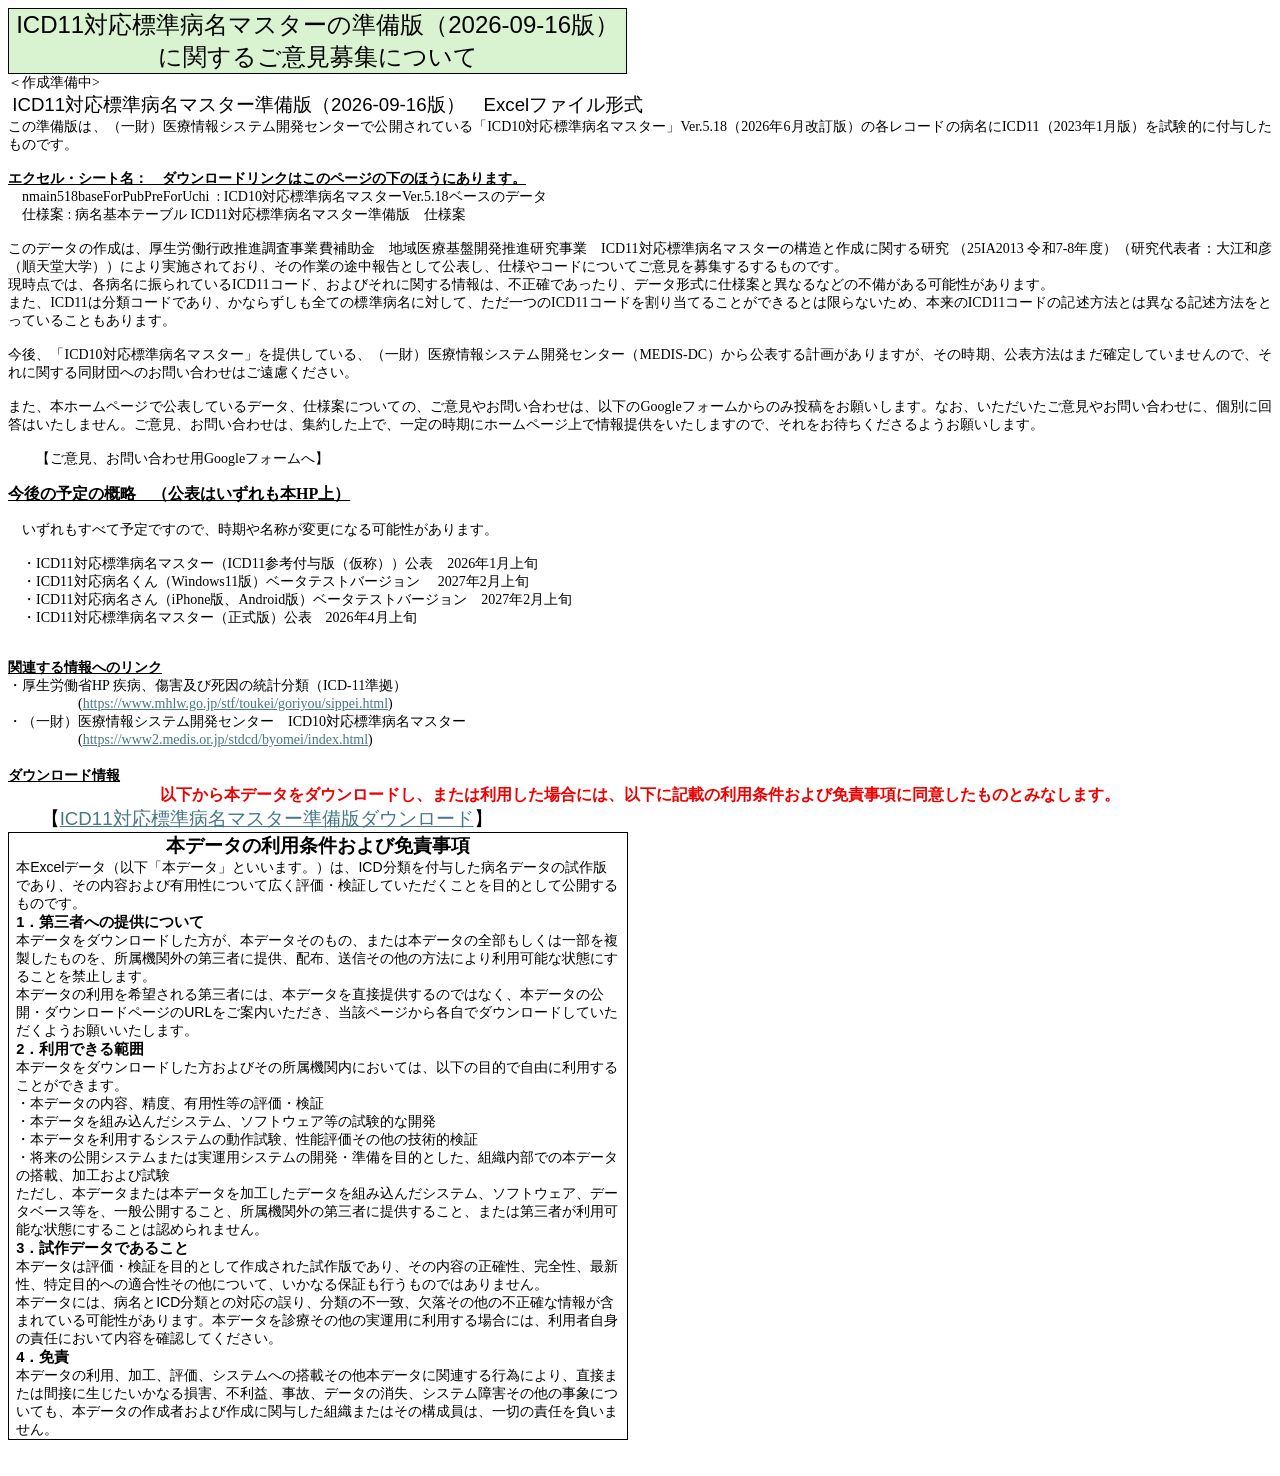
==== docs/index.html @ 72077ec7 "v4" ====
<html>

<head>
<meta http-equiv=Content-Type content="text/html; charset=utf-8">
<meta name=Generator content="Microsoft Word 15 (filtered)">
<style>
<!--
 /* Font Definitions */
 @font-face
	{font-family:"Cambria Math";
	panose-1:2 4 5 3 5 4 6 3 2 4;}
@font-face
	{font-family:游明朝;
	panose-1:2 2 4 0 0 0 0 0 0 0;}
@font-face
	{font-family:"ＭＳ Ｐゴシック";
	panose-1:2 11 6 0 7 2 5 8 2 4;}
@font-face
	{font-family:"\@ＭＳ Ｐゴシック";}
@font-face
	{font-family:"\@游明朝";}
 /* Style Definitions */
 p.MsoNormal, li.MsoNormal, div.MsoNormal
	{margin:0mm;
	text-align:justify;
	text-justify:inter-ideograph;
	font-size:10.5pt;
	font-family:"游明朝",serif;}
a:link, span.MsoHyperlink
	{color:#467886;
	text-decoration:underline;}
.MsoChpDefault
	{font-family:"游明朝",serif;}
 /* Page Definitions */
 @page WordSection1
	{size:595.3pt 841.9pt;
	margin:99.25pt 30.0mm 30.0mm 20.0mm;
	layout-grid:18.0pt;}
div.WordSection1
	{page:WordSection1;}
-->
</style>

</head>

<body lang=JA link="#467886" vlink="#96607D" style='word-wrap:break-word;
text-justify-trim:punctuation'>

<div class=WordSection1 style='layout-grid:18.0pt'>

<table class=MsoTableGrid border=1 cellspacing=0 cellpadding=0
 style='background:#D9F2D0;border-collapse:collapse;border:none'>
 <tr>
  <td valign=top style='border:solid windowtext 1.0pt;padding:0mm 5.4pt 0mm 5.4pt'>
  <p class=MsoNormal align=center style='text-align:center'><span lang=EN-US
  style='font-size:18.0pt;font-family:"ＭＳ Ｐゴシック",sans-serif;color:black'>ICD11</span><span
  style='font-size:18.0pt;font-family:"ＭＳ Ｐゴシック",sans-serif;color:black'>対応標準病名マスターの準備版（<span
  lang=EN-US>2026-09-16</span>版）</span></p>
  <p class=MsoNormal align=center style='text-align:center'><span
  style='font-size:18.0pt;font-family:"ＭＳ Ｐゴシック",sans-serif;color:black'>に関するご意見募集について</span></p>
  </td>
 </tr>
</table>

<p class=MsoNormal>＜作成準備中<span lang=EN-US>&gt;</span></p>

<p class=MsoNormal style='margin-left:-10.0mm'>　　　<span lang=EN-US
style='font-size:14.0pt;font-family:"ＭＳ Ｐゴシック",sans-serif'>ICD11</span><span
style='font-size:14.0pt;font-family:"ＭＳ Ｐゴシック",sans-serif'>対応標準病名マスター準備版（<span
lang=EN-US>2026-09-16</span>版）　<span lang=EN-US>Excel</span>ファイル形式</span></p>

<p class=MsoNormal>この準備版は、（一財）医療情報システム開発センターで公開されている「<span lang=EN-US>ICD10</span>対応標準病名マスター」<span
lang=EN-US>Ver.5.18</span>（<span lang=EN-US>2026</span>年<span lang=EN-US>6</span>月改訂版）の各レコードの病名に<span
lang=EN-US>ICD11</span>（<span lang=EN-US>2023</span>年<span lang=EN-US>1</span>月版）を試験的に付与したものです。</p>

<p class=MsoNormal><span lang=EN-US>&nbsp;</span></p>

<p class=MsoNormal><b><u>エクセル・シート名：　ダウンロードリンクはこのページの下のほうにあります。</u></b></p>

<p class=MsoNormal>　<span lang=EN-US>nmain518baseForPubPreForUchi  : ICD10</span>対応標準病名マスター<span
lang=EN-US>Ver.5.18</span>ベースのデータ</p>

<p class=MsoNormal>　仕様案<span lang=EN-US> : </span>病名基本テーブル<span lang=EN-US>
ICD11</span>対応標準病名マスター準備版　仕様案</p>

<p class=MsoNormal><span lang=EN-US>&nbsp;</span></p>

<p class=MsoNormal>このデータの作成は、厚生労働行政推進調査事業費補助金　地域医療基盤開発推進研究事業　<span lang=EN-US>ICD11</span>対応標準病名マスターの構造と作成に関する研究
（<span lang=EN-US>25IA2013 </span>令和<span lang=EN-US>7-8</span>年度）（研究代表者：大江和彦（順天堂大学））により実施されており、その作業の途中報告として公表し、仕様やコードについてご意見を募集するするものです。</p>

<p class=MsoNormal>現時点では、各病名に振られている<span lang=EN-US>ICD11</span>コード、およびそれに関する情報は、不正確であったり、データ形式に仕様案と異なるなどの不備がある可能性があります。</p>

<p class=MsoNormal>また、<span lang=EN-US>ICD11</span>は分類コードであり、かならずしも全ての標準病名に対して、ただ一つの<span
lang=EN-US>ICD11</span>コードを割り当てることができるとは限らないため、本来の<span lang=EN-US>ICD11</span>コードの記述方法とは異なる記述方法をとっていることもあります。</p>

<p class=MsoNormal><span lang=EN-US>&nbsp;</span></p>

<p class=MsoNormal>今後、「<span lang=EN-US>ICD10</span>対応標準病名マスター」を提供している、（一財）医療情報システム開発センター（<span
lang=EN-US>MEDIS-DC</span>）から公表する計画がありますが、その時期、公表方法はまだ確定していませんので、それに関する同財団へのお問い合わせはご遠慮ください。</p>

<p class=MsoNormal><span lang=EN-US>&nbsp;</span></p>

<p class=MsoNormal>また、本ホームページで公表しているデータ、仕様案についての、ご意見やお問い合わせは、以下の<span
lang=EN-US>Google</span>フォームからのみ投稿をお願いします。なお、いただいたご意見やお問い合わせに、個別に回答はいたしません。ご意見、お問い合わせは、集約した上で、一定の時期にホームページ上で情報提供をいたしますので、それをお待ちくださるようお願いします。</p>

<p class=MsoNormal><span lang=EN-US>&nbsp;</span></p>

<p class=MsoNormal>　　【ご意見、お問い合わせ用<span lang=EN-US>Google</span>フォームへ】</p>

<p class=MsoNormal><span lang=EN-US>&nbsp;</span></p>

<p class=MsoNormal><b><u><span style='font-size:12.0pt'>今後の予定の概略　（公表はいずれも本<span
lang=EN-US>HP</span>上）</span></u></b></p>

<p class=MsoNormal><span lang=EN-US>&nbsp;</span></p>

<p class=MsoNormal>　いずれもすべて予定ですので、時期や名称が変更になる可能性があります。</p>

<p class=MsoNormal><span lang=EN-US>&nbsp;</span></p>

<p class=MsoNormal>　・<span lang=EN-US>ICD11</span>対応標準病名マスター（<span lang=EN-US>ICD11</span>参考付与版（仮称））公表　<span
lang=EN-US>2026</span>年<span lang=EN-US>1</span>月上旬</p>

<p class=MsoNormal>　・<span lang=EN-US>ICD11</span>対応病名くん（<span lang=EN-US>Windows11</span>版）ベータテストバージョン　<span
lang=EN-US> 2027</span>年<span lang=EN-US>2</span>月上旬</p>

<p class=MsoNormal>　・<span lang=EN-US>ICD11</span>対応病名さん（<span lang=EN-US>iPhone</span>版、<span
lang=EN-US>Android</span>版）ベータテストバージョン　<span lang=EN-US>2027</span>年<span
lang=EN-US>2</span>月上旬</p>

<p class=MsoNormal>　・<span lang=EN-US>ICD11</span>対応標準病名マスター（正式版）公表　<span
lang=EN-US>2026</span>年<span lang=EN-US>4</span>月上旬</p>

<p class=MsoNormal><span lang=EN-US>&nbsp;</span></p>

<p class=MsoNormal><span lang=EN-US>&nbsp;</span></p>

<p class=MsoNormal><b><u>関連する情報へのリンク</u></b></p>

<p class=MsoNormal>・厚生労働省<span lang=EN-US>HP </span>疾病、傷害及び死因の統計分類（<span
lang=EN-US>ICD-11</span>準拠）</p>

<p class=MsoNormal>　　　　　<span lang=EN-US>(<a
href="https://www.mhlw.go.jp/stf/toukei/goriyou/sippei.html">https://www.mhlw.go.jp/stf/toukei/goriyou/sippei.html</a>)</span></p>

<p class=MsoNormal>・（一財）医療情報システム開発センター　<span lang=EN-US>ICD10</span>対応標準病名マスター<span
lang=EN-US><br>
</span>　　　　　<span lang=EN-US>(<a
href="https://www2.medis.or.jp/stdcd/byomei/index.html">https://www2.medis.or.jp/stdcd/byomei/index.html</a>)</span></p>

<p class=MsoNormal align=center style='text-align:center'><b><span lang=EN-US
style='font-size:12.0pt;font-family:"ＭＳ Ｐゴシック",sans-serif;color:#EE0000'>&nbsp;</span></b></p>

<p class=MsoNormal><b><u>ダウンロード情報</u></b></p>

<p class=MsoNormal align=center style='text-align:center'><b><span
style='font-size:12.0pt;font-family:"ＭＳ Ｐゴシック",sans-serif;color:#EE0000'>以下から本データをダウンロードし、または利用した場合には、以下に記載の利用条件および免責事項に同意したものとみなします。</span></b></p>

<p class=MsoNormal><span lang=EN-US style='font-size:14.0pt'>       </span><span
style='font-size:14.0pt'>【</span><span lang=EN-US><a
href="https://icd11pub.byomei.org/download/icd11StdByomeiMaster-PubCom20260916R1.xlsx"><span
style='font-size:14.0pt;font-family:"ＭＳ Ｐゴシック",sans-serif'>ICD11</span><span
lang=EN-US style='font-size:14.0pt;font-family:"ＭＳ Ｐゴシック",sans-serif'><span
lang=EN-US>対応標準病名マスター準備版ダウンロード</span></span></a></span><span style='font-size:
14.0pt'>】</span></p>

<table class=MsoTableGrid border=1 cellspacing=0 cellpadding=0
 style='border-collapse:collapse;border:none'>
 <tr>
  <td width=604 valign=top style='width:453.05pt;border:solid windowtext 1.0pt;
  padding:0mm 5.4pt 0mm 5.4pt'>
  <p class=MsoNormal align=center style='text-align:center'><b><span
  style='font-size:14.0pt;font-family:"ＭＳ Ｐゴシック",sans-serif'>本データの利用条件および免責事項</span></b></p>
  <p class=MsoNormal align=left style='text-align:left'><span style='font-family:
  "ＭＳ Ｐゴシック",sans-serif'>本<span lang=EN-US>Excel</span>データ（以下「本データ」といいます。）は、<span
  lang=EN-US>ICD</span>分類を付与した病名データの試作版であり、その内容および有用性について広く評価・検証していただくことを目的として公開するものです。</span></p>
  <p class=MsoNormal align=left style='text-align:left'><b><span lang=EN-US
  style='font-size:11.0pt;font-family:"ＭＳ Ｐゴシック",sans-serif'>1</span></b><b><span
  style='font-size:11.0pt;font-family:"ＭＳ Ｐゴシック",sans-serif'>．第三者への提供について</span></b></p>
  <p class=MsoNormal align=left style='text-align:left'><span style='font-family:
  "ＭＳ Ｐゴシック",sans-serif'>本データをダウンロードした方が、本データそのもの、または本データの全部もしくは一部を複製したものを、所属機関外の第三者に提供、配布、送信その他の方法により利用可能な状態にすることを禁止します。</span></p>
  <p class=MsoNormal align=left style='text-align:left'><span style='font-family:
  "ＭＳ Ｐゴシック",sans-serif'>本データの利用を希望される第三者には、本データを直接提供するのではなく、本データの公開・ダウンロードページの<span
  lang=EN-US>URL</span>をご案内いただき、当該ページから各自でダウンロードしていただくようお願いいたします。</span></p>
  <p class=MsoNormal align=left style='text-align:left'><b><span lang=EN-US
  style='font-size:11.0pt;font-family:"ＭＳ Ｐゴシック",sans-serif'>2</span></b><b><span
  style='font-size:11.0pt;font-family:"ＭＳ Ｐゴシック",sans-serif'>．利用できる範囲</span></b></p>
  <p class=MsoNormal align=left style='text-align:left'><span style='font-family:
  "ＭＳ Ｐゴシック",sans-serif'>本データをダウンロードした方およびその所属機関内においては、以下の目的で自由に利用することができます。</span></p>
  <p class=MsoNormal align=left style='text-align:left'><span style='font-family:
  "ＭＳ Ｐゴシック",sans-serif'>・本データの内容、精度、有用性等の評価・検証<span lang=EN-US><br>
  </span>・本データを組み込んだシステム、ソフトウェア等の試験的な開発<span lang=EN-US><br>
  </span>・本データを利用するシステムの動作試験、性能評価その他の技術的検証<span lang=EN-US><br>
  </span>・将来の公開システムまたは実運用システムの開発・準備を目的とした、組織内部での本データの搭載、加工および試験</span></p>
  <p class=MsoNormal align=left style='text-align:left'><span style='font-family:
  "ＭＳ Ｐゴシック",sans-serif'>ただし、本データまたは本データを加工したデータを組み込んだシステム、ソフトウェア、データベース等を、一般公開すること、所属機関外の第三者に提供すること、または第三者が利用可能な状態にすることは認められません。</span></p>
  <p class=MsoNormal align=left style='text-align:left'><b><span lang=EN-US
  style='font-size:11.0pt;font-family:"ＭＳ Ｐゴシック",sans-serif'>3</span></b><b><span
  style='font-size:11.0pt;font-family:"ＭＳ Ｐゴシック",sans-serif'>．試作データであること</span></b></p>
  <p class=MsoNormal align=left style='text-align:left'><span style='font-family:
  "ＭＳ Ｐゴシック",sans-serif'>本データは評価・検証を目的として作成された試作版であり、その内容の正確性、完全性、最新性、特定目的への適合性その他について、いかなる保証も行うものではありません。</span></p>
  <p class=MsoNormal align=left style='text-align:left'><span style='font-family:
  "ＭＳ Ｐゴシック",sans-serif'>本データには、病名と<span lang=EN-US>ICD</span>分類との対応の誤り、分類の不一致、欠落その他の不正確な情報が含まれている可能性があります。本データを診療その他の実運用に利用する場合には、利用者自身の責任において内容を確認してください。</span></p>
  <p class=MsoNormal align=left style='text-align:left'><b><span lang=EN-US
  style='font-size:11.0pt;font-family:"ＭＳ Ｐゴシック",sans-serif'>4</span></b><b><span
  style='font-size:11.0pt;font-family:"ＭＳ Ｐゴシック",sans-serif'>．免責</span></b></p>
  <p class=MsoNormal align=left style='text-align:left'><span style='font-family:
  "ＭＳ Ｐゴシック",sans-serif'>本データの利用、加工、評価、システムへの搭載その他本データに関連する行為により、直接または間接に生じたいかなる損害、不利益、事故、データの消失、システム障害その他の事象についても、本データの作成者および作成に関与した組織またはその構成員は、一切の責任を負いません。</span></p>
  </td>
 </tr>
</table>

<p class=MsoNormal align=left style='text-align:left'><b><span lang=EN-US
style='font-size:18.0pt;font-family:"ＭＳ Ｐゴシック",sans-serif'>&nbsp;</span></b></p>

</div>

</body>

</html>
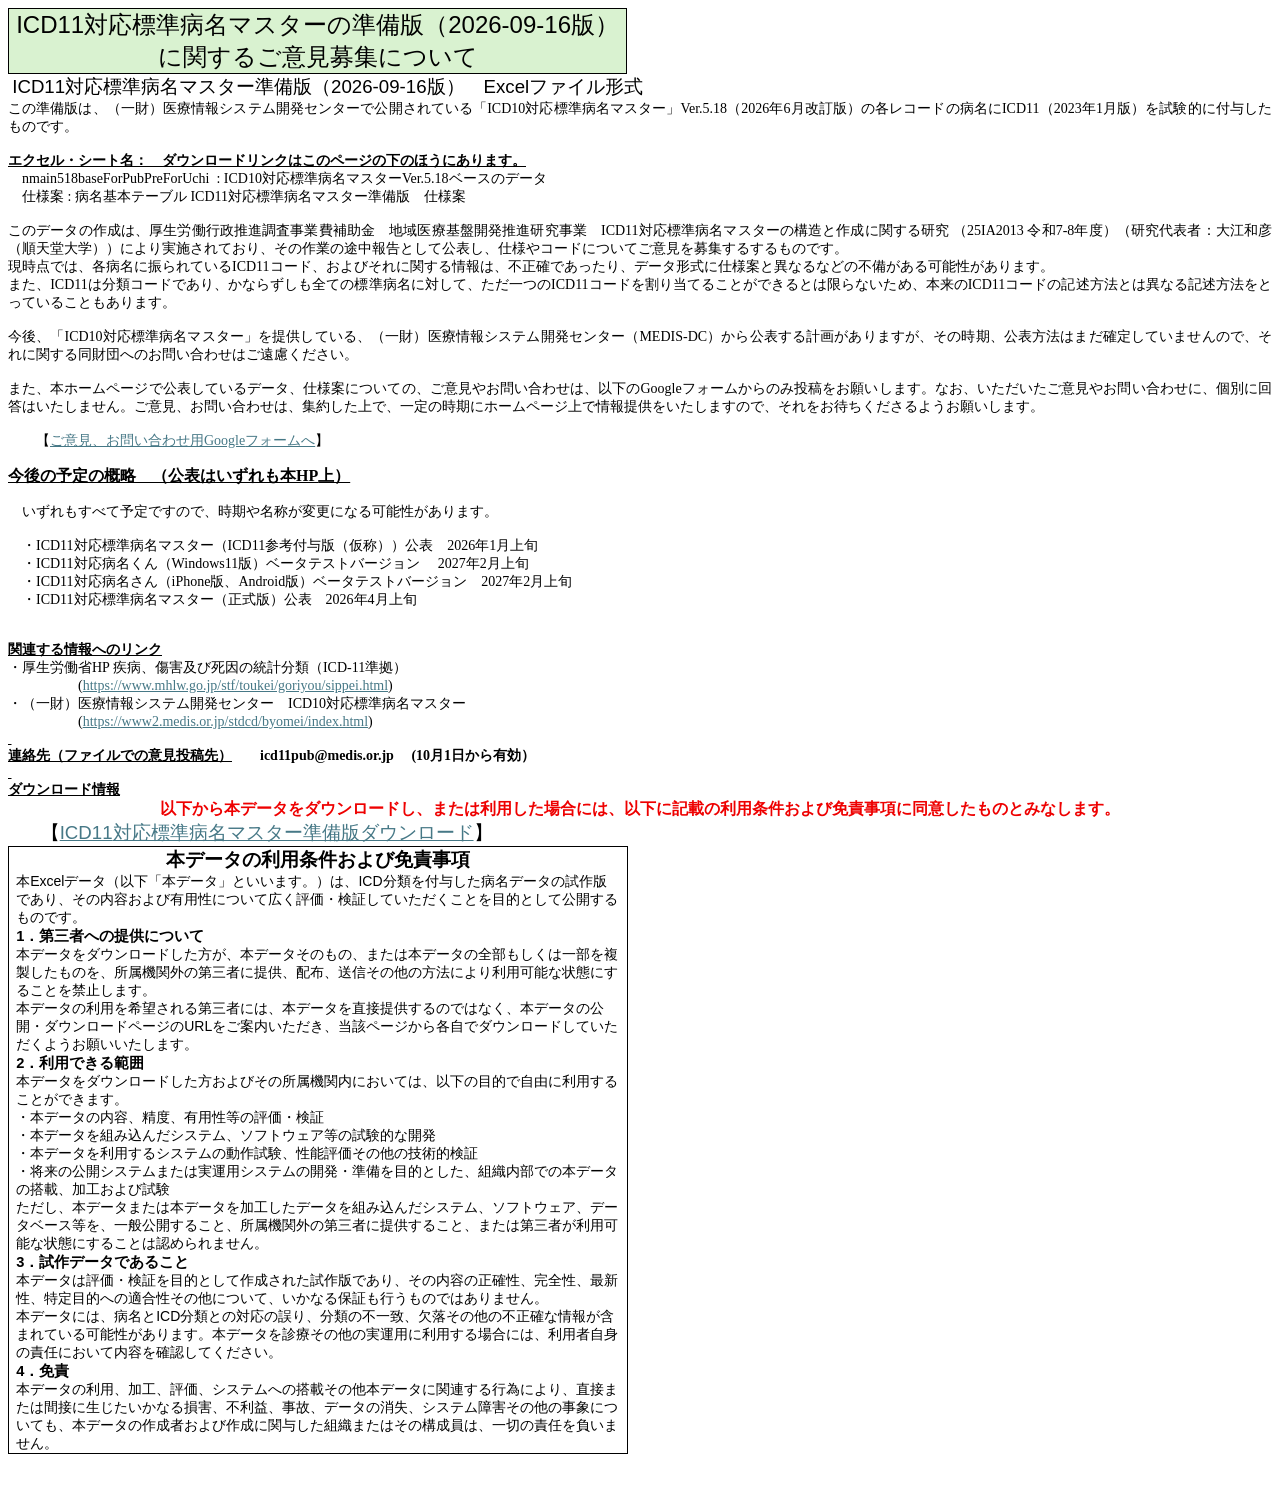
==== commit 2531137f: "V5" ====
--- a/docs/index.html
+++ b/docs/index.html
@@ -62,8 +62,6 @@
  </tr>
 </table>
 
-<p class=MsoNormal>＜作成準備中<span lang=EN-US>&gt;</span></p>
-
 <p class=MsoNormal style='margin-left:-10.0mm'>　　　<span lang=EN-US
 style='font-size:14.0pt;font-family:"ＭＳ Ｐゴシック",sans-serif'>ICD11</span><span
 style='font-size:14.0pt;font-family:"ＭＳ Ｐゴシック",sans-serif'>対応標準病名マスター準備版（<span
@@ -105,7 +103,9 @@
 
 <p class=MsoNormal><span lang=EN-US>&nbsp;</span></p>
 
-<p class=MsoNormal>　　【ご意見、お問い合わせ用<span lang=EN-US>Google</span>フォームへ】</p>
+<p class=MsoNormal>　　【<span lang=EN-US><a
+href="https://forms.gle/wGMeQ1mx9dN5toFU8"><span lang=EN-US><span lang=EN-US>ご意見、お問い合わせ用Google</span></span><span
+lang=EN-US><span lang=EN-US>フォームへ</span></span></a></span>】</p>
 
 <p class=MsoNormal><span lang=EN-US>&nbsp;</span></p>
 
@@ -148,8 +148,12 @@
 </span>　　　　　<span lang=EN-US>(<a
 href="https://www2.medis.or.jp/stdcd/byomei/index.html">https://www2.medis.or.jp/stdcd/byomei/index.html</a>)</span></p>
 
-<p class=MsoNormal align=center style='text-align:center'><b><span lang=EN-US
-style='font-size:12.0pt;font-family:"ＭＳ Ｐゴシック",sans-serif;color:#EE0000'>&nbsp;</span></b></p>
+<p class=MsoNormal><b><u><span lang=EN-US><span style='text-decoration:none'>&nbsp;</span></span></u></b></p>
+
+<p class=MsoNormal><b><u>連絡先（ファイルでの意見投稿先）</u>　　<span lang=EN-US>icd11pub@medis.or.jp
+</span>　<span lang=EN-US>(10</span>月<span lang=EN-US>1</span>日から有効）</b></p>
+
+<p class=MsoNormal><b><u><span lang=EN-US><span style='text-decoration:none'>&nbsp;</span></span></u></b></p>
 
 <p class=MsoNormal><b><u>ダウンロード情報</u></b></p>
 
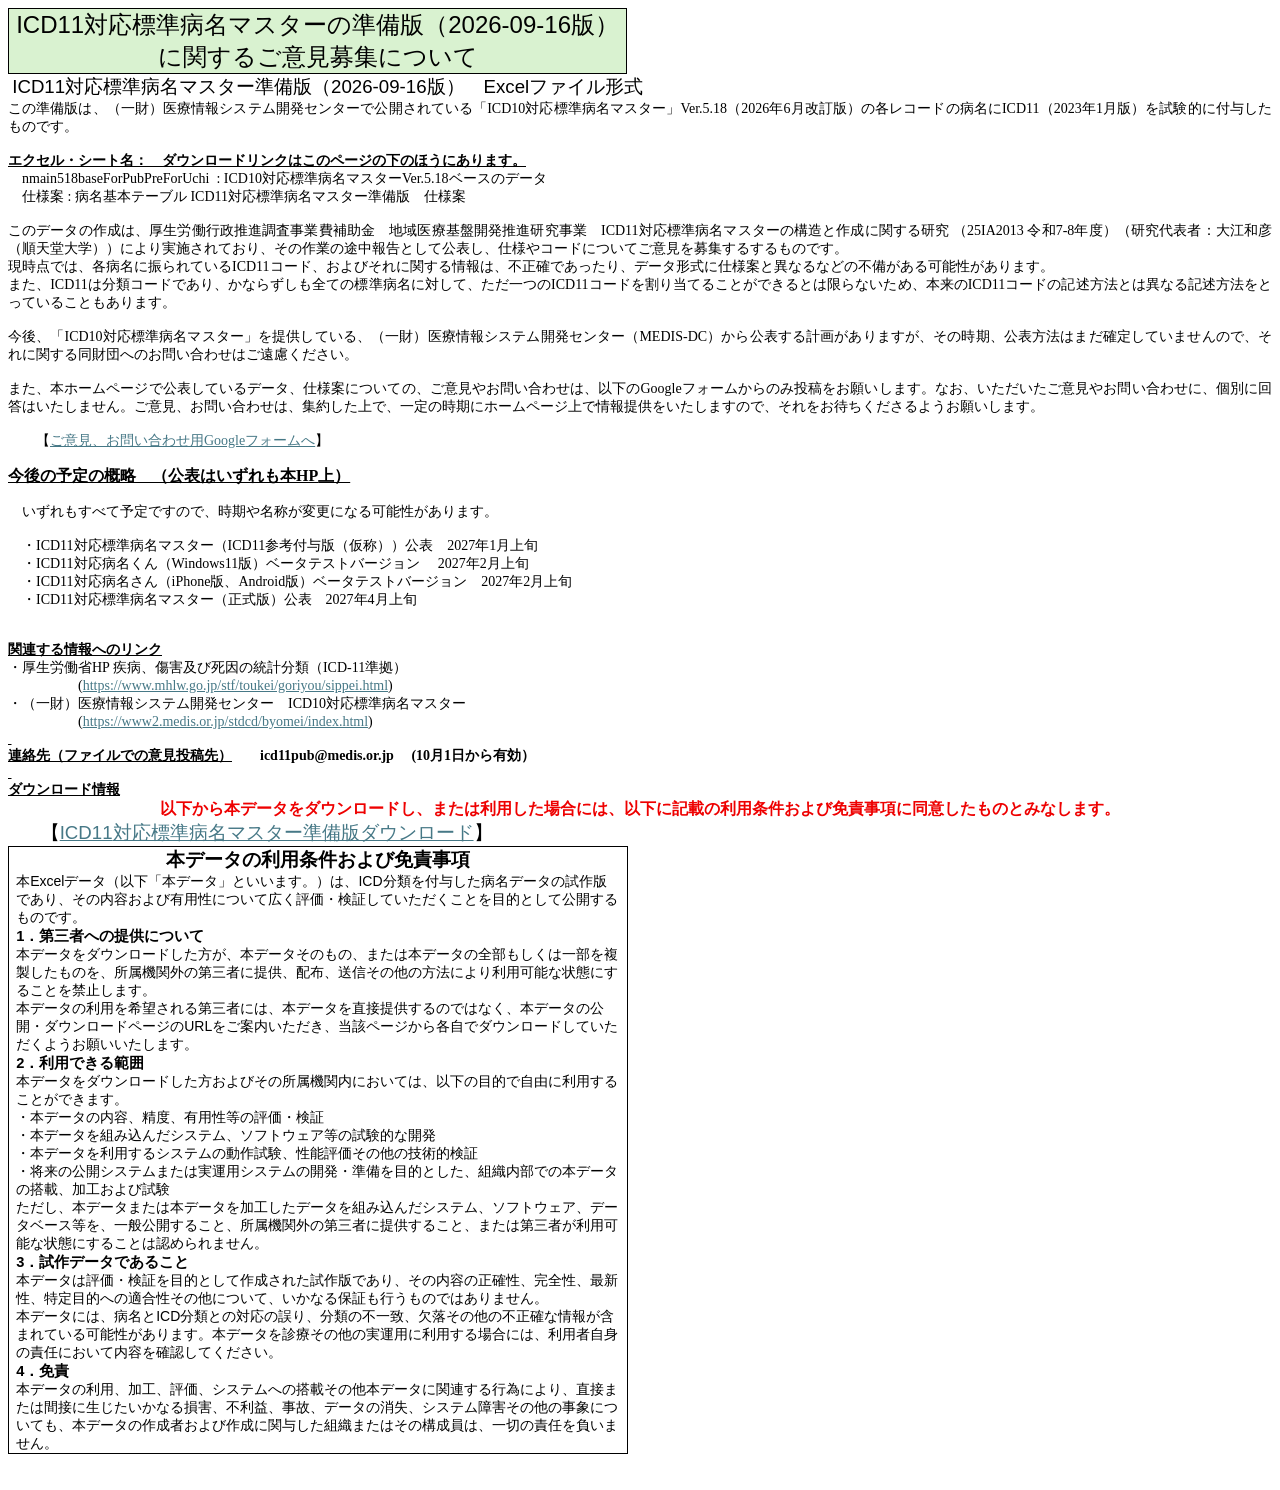
==== commit 964c50d6: "Update index.html" ====
--- a/docs/index.html
+++ b/docs/index.html
@@ -119,7 +119,7 @@
 <p class=MsoNormal><span lang=EN-US>&nbsp;</span></p>
 
 <p class=MsoNormal>　・<span lang=EN-US>ICD11</span>対応標準病名マスター（<span lang=EN-US>ICD11</span>参考付与版（仮称））公表　<span
-lang=EN-US>2026</span>年<span lang=EN-US>1</span>月上旬</p>
+lang=EN-US>2027</span>年<span lang=EN-US>1</span>月上旬</p>
 
 <p class=MsoNormal>　・<span lang=EN-US>ICD11</span>対応病名くん（<span lang=EN-US>Windows11</span>版）ベータテストバージョン　<span
 lang=EN-US> 2027</span>年<span lang=EN-US>2</span>月上旬</p>
@@ -129,7 +129,7 @@
 lang=EN-US>2</span>月上旬</p>
 
 <p class=MsoNormal>　・<span lang=EN-US>ICD11</span>対応標準病名マスター（正式版）公表　<span
-lang=EN-US>2026</span>年<span lang=EN-US>4</span>月上旬</p>
+lang=EN-US>2027</span>年<span lang=EN-US>4</span>月上旬</p>
 
 <p class=MsoNormal><span lang=EN-US>&nbsp;</span></p>
 
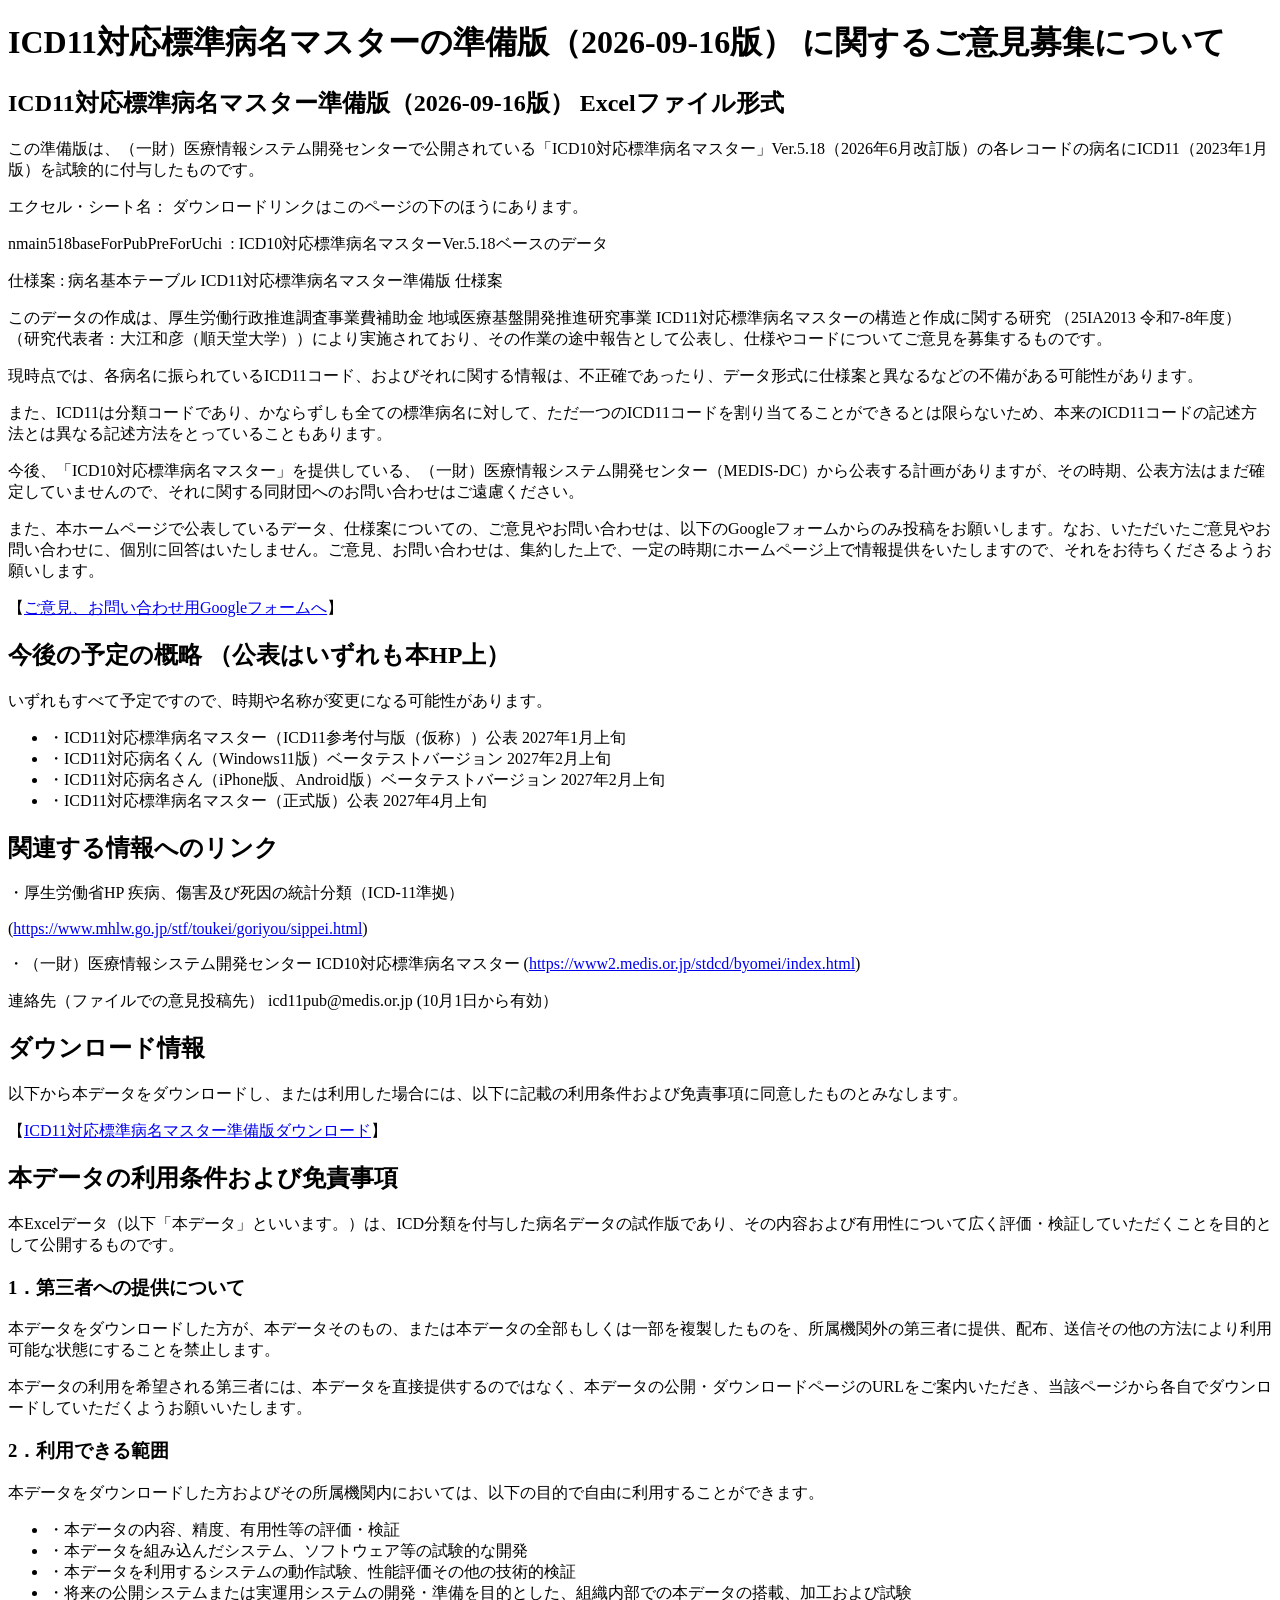
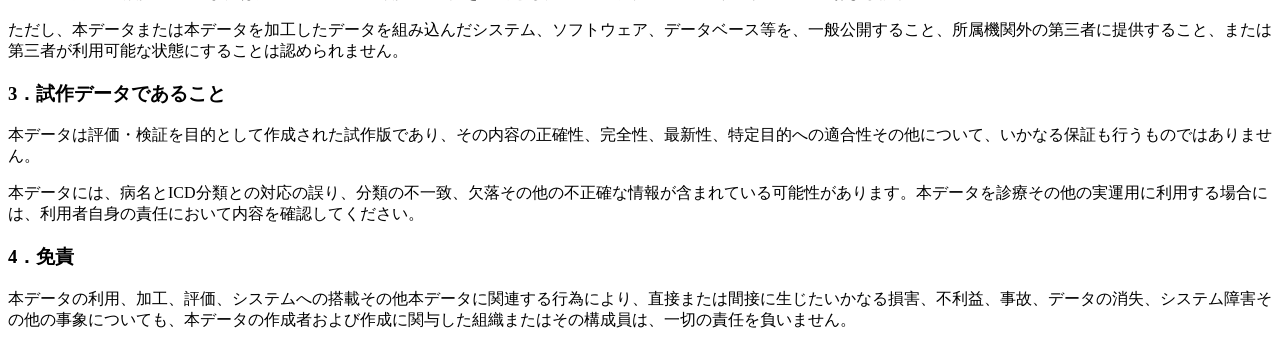
==== commit cf499a08: "uchimuraVersion" ====
--- a/docs/index.html
+++ b/docs/index.html
@@ -1,224 +1,64 @@
-<html>
-
-<head>
-<meta http-equiv=Content-Type content="text/html; charset=utf-8">
-<meta name=Generator content="Microsoft Word 15 (filtered)">
-<style>
-<!--
- /* Font Definitions */
- @font-face
-	{font-family:"Cambria Math";
-	panose-1:2 4 5 3 5 4 6 3 2 4;}
-@font-face
-	{font-family:游明朝;
-	panose-1:2 2 4 0 0 0 0 0 0 0;}
-@font-face
-	{font-family:"ＭＳ Ｐゴシック";
-	panose-1:2 11 6 0 7 2 5 8 2 4;}
-@font-face
-	{font-family:"\@ＭＳ Ｐゴシック";}
-@font-face
-	{font-family:"\@游明朝";}
- /* Style Definitions */
- p.MsoNormal, li.MsoNormal, div.MsoNormal
-	{margin:0mm;
-	text-align:justify;
-	text-justify:inter-ideograph;
-	font-size:10.5pt;
-	font-family:"游明朝",serif;}
-a:link, span.MsoHyperlink
-	{color:#467886;
-	text-decoration:underline;}
-.MsoChpDefault
-	{font-family:"游明朝",serif;}
- /* Page Definitions */
- @page WordSection1
-	{size:595.3pt 841.9pt;
-	margin:99.25pt 30.0mm 30.0mm 20.0mm;
-	layout-grid:18.0pt;}
-div.WordSection1
-	{page:WordSection1;}
--->
-</style>
-
-</head>
-
-<body lang=JA link="#467886" vlink="#96607D" style='word-wrap:break-word;
-text-justify-trim:punctuation'>
-
-<div class=WordSection1 style='layout-grid:18.0pt'>
-
-<table class=MsoTableGrid border=1 cellspacing=0 cellpadding=0
- style='background:#D9F2D0;border-collapse:collapse;border:none'>
- <tr>
-  <td valign=top style='border:solid windowtext 1.0pt;padding:0mm 5.4pt 0mm 5.4pt'>
-  <p class=MsoNormal align=center style='text-align:center'><span lang=EN-US
-  style='font-size:18.0pt;font-family:"ＭＳ Ｐゴシック",sans-serif;color:black'>ICD11</span><span
-  style='font-size:18.0pt;font-family:"ＭＳ Ｐゴシック",sans-serif;color:black'>対応標準病名マスターの準備版（<span
-  lang=EN-US>2026-09-16</span>版）</span></p>
-  <p class=MsoNormal align=center style='text-align:center'><span
-  style='font-size:18.0pt;font-family:"ＭＳ Ｐゴシック",sans-serif;color:black'>に関するご意見募集について</span></p>
-  </td>
- </tr>
-</table>
-
-<p class=MsoNormal style='margin-left:-10.0mm'>　　　<span lang=EN-US
-style='font-size:14.0pt;font-family:"ＭＳ Ｐゴシック",sans-serif'>ICD11</span><span
-style='font-size:14.0pt;font-family:"ＭＳ Ｐゴシック",sans-serif'>対応標準病名マスター準備版（<span
-lang=EN-US>2026-09-16</span>版）　<span lang=EN-US>Excel</span>ファイル形式</span></p>
-
-<p class=MsoNormal>この準備版は、（一財）医療情報システム開発センターで公開されている「<span lang=EN-US>ICD10</span>対応標準病名マスター」<span
-lang=EN-US>Ver.5.18</span>（<span lang=EN-US>2026</span>年<span lang=EN-US>6</span>月改訂版）の各レコードの病名に<span
-lang=EN-US>ICD11</span>（<span lang=EN-US>2023</span>年<span lang=EN-US>1</span>月版）を試験的に付与したものです。</p>
-
-<p class=MsoNormal><span lang=EN-US>&nbsp;</span></p>
-
-<p class=MsoNormal><b><u>エクセル・シート名：　ダウンロードリンクはこのページの下のほうにあります。</u></b></p>
-
-<p class=MsoNormal>　<span lang=EN-US>nmain518baseForPubPreForUchi  : ICD10</span>対応標準病名マスター<span
-lang=EN-US>Ver.5.18</span>ベースのデータ</p>
-
-<p class=MsoNormal>　仕様案<span lang=EN-US> : </span>病名基本テーブル<span lang=EN-US>
-ICD11</span>対応標準病名マスター準備版　仕様案</p>
-
-<p class=MsoNormal><span lang=EN-US>&nbsp;</span></p>
-
-<p class=MsoNormal>このデータの作成は、厚生労働行政推進調査事業費補助金　地域医療基盤開発推進研究事業　<span lang=EN-US>ICD11</span>対応標準病名マスターの構造と作成に関する研究
-（<span lang=EN-US>25IA2013 </span>令和<span lang=EN-US>7-8</span>年度）（研究代表者：大江和彦（順天堂大学））により実施されており、その作業の途中報告として公表し、仕様やコードについてご意見を募集するするものです。</p>
-
-<p class=MsoNormal>現時点では、各病名に振られている<span lang=EN-US>ICD11</span>コード、およびそれに関する情報は、不正確であったり、データ形式に仕様案と異なるなどの不備がある可能性があります。</p>
-
-<p class=MsoNormal>また、<span lang=EN-US>ICD11</span>は分類コードであり、かならずしも全ての標準病名に対して、ただ一つの<span
-lang=EN-US>ICD11</span>コードを割り当てることができるとは限らないため、本来の<span lang=EN-US>ICD11</span>コードの記述方法とは異なる記述方法をとっていることもあります。</p>
-
-<p class=MsoNormal><span lang=EN-US>&nbsp;</span></p>
-
-<p class=MsoNormal>今後、「<span lang=EN-US>ICD10</span>対応標準病名マスター」を提供している、（一財）医療情報システム開発センター（<span
-lang=EN-US>MEDIS-DC</span>）から公表する計画がありますが、その時期、公表方法はまだ確定していませんので、それに関する同財団へのお問い合わせはご遠慮ください。</p>
-
-<p class=MsoNormal><span lang=EN-US>&nbsp;</span></p>
-
-<p class=MsoNormal>また、本ホームページで公表しているデータ、仕様案についての、ご意見やお問い合わせは、以下の<span
-lang=EN-US>Google</span>フォームからのみ投稿をお願いします。なお、いただいたご意見やお問い合わせに、個別に回答はいたしません。ご意見、お問い合わせは、集約した上で、一定の時期にホームページ上で情報提供をいたしますので、それをお待ちくださるようお願いします。</p>
-
-<p class=MsoNormal><span lang=EN-US>&nbsp;</span></p>
-
-<p class=MsoNormal>　　【<span lang=EN-US><a
-href="https://forms.gle/wGMeQ1mx9dN5toFU8"><span lang=EN-US><span lang=EN-US>ご意見、お問い合わせ用Google</span></span><span
-lang=EN-US><span lang=EN-US>フォームへ</span></span></a></span>】</p>
-
-<p class=MsoNormal><span lang=EN-US>&nbsp;</span></p>
-
-<p class=MsoNormal><b><u><span style='font-size:12.0pt'>今後の予定の概略　（公表はいずれも本<span
-lang=EN-US>HP</span>上）</span></u></b></p>
-
-<p class=MsoNormal><span lang=EN-US>&nbsp;</span></p>
-
-<p class=MsoNormal>　いずれもすべて予定ですので、時期や名称が変更になる可能性があります。</p>
-
-<p class=MsoNormal><span lang=EN-US>&nbsp;</span></p>
-
-<p class=MsoNormal>　・<span lang=EN-US>ICD11</span>対応標準病名マスター（<span lang=EN-US>ICD11</span>参考付与版（仮称））公表　<span
-lang=EN-US>2027</span>年<span lang=EN-US>1</span>月上旬</p>
-
-<p class=MsoNormal>　・<span lang=EN-US>ICD11</span>対応病名くん（<span lang=EN-US>Windows11</span>版）ベータテストバージョン　<span
-lang=EN-US> 2027</span>年<span lang=EN-US>2</span>月上旬</p>
-
-<p class=MsoNormal>　・<span lang=EN-US>ICD11</span>対応病名さん（<span lang=EN-US>iPhone</span>版、<span
-lang=EN-US>Android</span>版）ベータテストバージョン　<span lang=EN-US>2027</span>年<span
-lang=EN-US>2</span>月上旬</p>
-
-<p class=MsoNormal>　・<span lang=EN-US>ICD11</span>対応標準病名マスター（正式版）公表　<span
-lang=EN-US>2027</span>年<span lang=EN-US>4</span>月上旬</p>
-
-<p class=MsoNormal><span lang=EN-US>&nbsp;</span></p>
-
-<p class=MsoNormal><span lang=EN-US>&nbsp;</span></p>
-
-<p class=MsoNormal><b><u>関連する情報へのリンク</u></b></p>
-
-<p class=MsoNormal>・厚生労働省<span lang=EN-US>HP </span>疾病、傷害及び死因の統計分類（<span
-lang=EN-US>ICD-11</span>準拠）</p>
-
-<p class=MsoNormal>　　　　　<span lang=EN-US>(<a
-href="https://www.mhlw.go.jp/stf/toukei/goriyou/sippei.html">https://www.mhlw.go.jp/stf/toukei/goriyou/sippei.html</a>)</span></p>
-
-<p class=MsoNormal>・（一財）医療情報システム開発センター　<span lang=EN-US>ICD10</span>対応標準病名マスター<span
-lang=EN-US><br>
-</span>　　　　　<span lang=EN-US>(<a
-href="https://www2.medis.or.jp/stdcd/byomei/index.html">https://www2.medis.or.jp/stdcd/byomei/index.html</a>)</span></p>
-
-<p class=MsoNormal><b><u><span lang=EN-US><span style='text-decoration:none'>&nbsp;</span></span></u></b></p>
-
-<p class=MsoNormal><b><u>連絡先（ファイルでの意見投稿先）</u>　　<span lang=EN-US>icd11pub@medis.or.jp
-</span>　<span lang=EN-US>(10</span>月<span lang=EN-US>1</span>日から有効）</b></p>
-
-<p class=MsoNormal><b><u><span lang=EN-US><span style='text-decoration:none'>&nbsp;</span></span></u></b></p>
-
-<p class=MsoNormal><b><u>ダウンロード情報</u></b></p>
-
-<p class=MsoNormal align=center style='text-align:center'><b><span
-style='font-size:12.0pt;font-family:"ＭＳ Ｐゴシック",sans-serif;color:#EE0000'>以下から本データをダウンロードし、または利用した場合には、以下に記載の利用条件および免責事項に同意したものとみなします。</span></b></p>
-
-<p class=MsoNormal><span lang=EN-US style='font-size:14.0pt'>       </span><span
-style='font-size:14.0pt'>【</span><span lang=EN-US><a
-href="https://icd11pub.byomei.org/download/icd11StdByomeiMaster-PubCom20260916R1.xlsx"><span
-style='font-size:14.0pt;font-family:"ＭＳ Ｐゴシック",sans-serif'>ICD11</span><span
-lang=EN-US style='font-size:14.0pt;font-family:"ＭＳ Ｐゴシック",sans-serif'><span
-lang=EN-US>対応標準病名マスター準備版ダウンロード</span></span></a></span><span style='font-size:
-14.0pt'>】</span></p>
-
-<table class=MsoTableGrid border=1 cellspacing=0 cellpadding=0
- style='border-collapse:collapse;border:none'>
- <tr>
-  <td width=604 valign=top style='width:453.05pt;border:solid windowtext 1.0pt;
-  padding:0mm 5.4pt 0mm 5.4pt'>
-  <p class=MsoNormal align=center style='text-align:center'><b><span
-  style='font-size:14.0pt;font-family:"ＭＳ Ｐゴシック",sans-serif'>本データの利用条件および免責事項</span></b></p>
-  <p class=MsoNormal align=left style='text-align:left'><span style='font-family:
-  "ＭＳ Ｐゴシック",sans-serif'>本<span lang=EN-US>Excel</span>データ（以下「本データ」といいます。）は、<span
-  lang=EN-US>ICD</span>分類を付与した病名データの試作版であり、その内容および有用性について広く評価・検証していただくことを目的として公開するものです。</span></p>
-  <p class=MsoNormal align=left style='text-align:left'><b><span lang=EN-US
-  style='font-size:11.0pt;font-family:"ＭＳ Ｐゴシック",sans-serif'>1</span></b><b><span
-  style='font-size:11.0pt;font-family:"ＭＳ Ｐゴシック",sans-serif'>．第三者への提供について</span></b></p>
-  <p class=MsoNormal align=left style='text-align:left'><span style='font-family:
-  "ＭＳ Ｐゴシック",sans-serif'>本データをダウンロードした方が、本データそのもの、または本データの全部もしくは一部を複製したものを、所属機関外の第三者に提供、配布、送信その他の方法により利用可能な状態にすることを禁止します。</span></p>
-  <p class=MsoNormal align=left style='text-align:left'><span style='font-family:
-  "ＭＳ Ｐゴシック",sans-serif'>本データの利用を希望される第三者には、本データを直接提供するのではなく、本データの公開・ダウンロードページの<span
-  lang=EN-US>URL</span>をご案内いただき、当該ページから各自でダウンロードしていただくようお願いいたします。</span></p>
-  <p class=MsoNormal align=left style='text-align:left'><b><span lang=EN-US
-  style='font-size:11.0pt;font-family:"ＭＳ Ｐゴシック",sans-serif'>2</span></b><b><span
-  style='font-size:11.0pt;font-family:"ＭＳ Ｐゴシック",sans-serif'>．利用できる範囲</span></b></p>
-  <p class=MsoNormal align=left style='text-align:left'><span style='font-family:
-  "ＭＳ Ｐゴシック",sans-serif'>本データをダウンロードした方およびその所属機関内においては、以下の目的で自由に利用することができます。</span></p>
-  <p class=MsoNormal align=left style='text-align:left'><span style='font-family:
-  "ＭＳ Ｐゴシック",sans-serif'>・本データの内容、精度、有用性等の評価・検証<span lang=EN-US><br>
-  </span>・本データを組み込んだシステム、ソフトウェア等の試験的な開発<span lang=EN-US><br>
-  </span>・本データを利用するシステムの動作試験、性能評価その他の技術的検証<span lang=EN-US><br>
-  </span>・将来の公開システムまたは実運用システムの開発・準備を目的とした、組織内部での本データの搭載、加工および試験</span></p>
-  <p class=MsoNormal align=left style='text-align:left'><span style='font-family:
-  "ＭＳ Ｐゴシック",sans-serif'>ただし、本データまたは本データを加工したデータを組み込んだシステム、ソフトウェア、データベース等を、一般公開すること、所属機関外の第三者に提供すること、または第三者が利用可能な状態にすることは認められません。</span></p>
-  <p class=MsoNormal align=left style='text-align:left'><b><span lang=EN-US
-  style='font-size:11.0pt;font-family:"ＭＳ Ｐゴシック",sans-serif'>3</span></b><b><span
-  style='font-size:11.0pt;font-family:"ＭＳ Ｐゴシック",sans-serif'>．試作データであること</span></b></p>
-  <p class=MsoNormal align=left style='text-align:left'><span style='font-family:
-  "ＭＳ Ｐゴシック",sans-serif'>本データは評価・検証を目的として作成された試作版であり、その内容の正確性、完全性、最新性、特定目的への適合性その他について、いかなる保証も行うものではありません。</span></p>
-  <p class=MsoNormal align=left style='text-align:left'><span style='font-family:
-  "ＭＳ Ｐゴシック",sans-serif'>本データには、病名と<span lang=EN-US>ICD</span>分類との対応の誤り、分類の不一致、欠落その他の不正確な情報が含まれている可能性があります。本データを診療その他の実運用に利用する場合には、利用者自身の責任において内容を確認してください。</span></p>
-  <p class=MsoNormal align=left style='text-align:left'><b><span lang=EN-US
-  style='font-size:11.0pt;font-family:"ＭＳ Ｐゴシック",sans-serif'>4</span></b><b><span
-  style='font-size:11.0pt;font-family:"ＭＳ Ｐゴシック",sans-serif'>．免責</span></b></p>
-  <p class=MsoNormal align=left style='text-align:left'><span style='font-family:
-  "ＭＳ Ｐゴシック",sans-serif'>本データの利用、加工、評価、システムへの搭載その他本データに関連する行為により、直接または間接に生じたいかなる損害、不利益、事故、データの消失、システム障害その他の事象についても、本データの作成者および作成に関与した組織またはその構成員は、一切の責任を負いません。</span></p>
-  </td>
- </tr>
-</table>
-
-<p class=MsoNormal align=left style='text-align:left'><b><span lang=EN-US
-style='font-size:18.0pt;font-family:"ＭＳ Ｐゴシック",sans-serif'>&nbsp;</span></b></p>
-
-</div>
-
-</body>
-
-</html>
+<!doctype html>
+<html lang="ja">
+<head>
+<meta charset="utf-8">
+<meta name="viewport" content="width=device-width, initial-scale=1">
+<title>ICD11対応標準病名マスターの準備版（2026-09-16版） に関するご意見募集について</title>
+<link id="sheet" rel="stylesheet" href="style-A.css">
+<script>
+  // ?css=style-B.css などで配色を切り替える(ポータルからの比較用)。既定は style-A。
+  var q=new URLSearchParams(location.search).get("css");
+  if(q && /^style-[A-D]\.css$/.test(q)) document.getElementById("sheet").href=q;
+</script>
+</head>
+<body>
+<div class="wrap">
+<header class="page-head"><h1>ICD11対応標準病名マスターの準備版（2026-09-16版） に関するご意見募集について</h1></header>
+<main>
+<h2 class="subtitle">ICD11対応標準病名マスター準備版（2026-09-16版） Excelファイル形式</h2>
+<p>この準備版は、（一財）医療情報システム開発センターで公開されている「ICD10対応標準病名マスター」Ver.5.18（2026年6月改訂版）の各レコードの病名にICD11（2023年1月版）を試験的に付与したものです。</p>
+<p>エクセル・シート名： ダウンロードリンクはこのページの下のほうにあります。</p>
+<p>nmain518baseForPubPreForUchi  : ICD10対応標準病名マスターVer.5.18ベースのデータ</p>
+<p>仕様案 : 病名基本テーブル
+ICD11対応標準病名マスター準備版 仕様案</p>
+<p>このデータの作成は、厚生労働行政推進調査事業費補助金 地域医療基盤開発推進研究事業 ICD11対応標準病名マスターの構造と作成に関する研究
+（25IA2013 令和7-8年度）（研究代表者：大江和彦（順天堂大学））により実施されており、その作業の途中報告として公表し、仕様やコードについてご意見を募集するものです。</p>
+<p>現時点では、各病名に振られているICD11コード、およびそれに関する情報は、不正確であったり、データ形式に仕様案と異なるなどの不備がある可能性があります。</p>
+<p>また、ICD11は分類コードであり、かならずしも全ての標準病名に対して、ただ一つのICD11コードを割り当てることができるとは限らないため、本来のICD11コードの記述方法とは異なる記述方法をとっていることもあります。</p>
+<p>今後、「ICD10対応標準病名マスター」を提供している、（一財）医療情報システム開発センター（MEDIS-DC）から公表する計画がありますが、その時期、公表方法はまだ確定していませんので、それに関する同財団へのお問い合わせはご遠慮ください。</p>
+<p>また、本ホームページで公表しているデータ、仕様案についての、ご意見やお問い合わせは、以下のGoogleフォームからのみ投稿をお願いします。なお、いただいたご意見やお問い合わせに、個別に回答はいたしません。ご意見、お問い合わせは、集約した上で、一定の時期にホームページ上で情報提供をいたしますので、それをお待ちくださるようお願いします。</p>
+<p class="cta-row">【<a class="btn" href="https://forms.gle/wGMeQ1mx9dN5toFU8" target="_blank" rel="noopener">ご意見、お問い合わせ用Googleフォームへ</a>】</p>
+<h2>今後の予定の概略 （公表はいずれも本HP上）</h2>
+<p>いずれもすべて予定ですので、時期や名称が変更になる可能性があります。</p>
+<ul class="schedule"><li>・ICD11対応標準病名マスター（ICD11参考付与版（仮称））公表 2027年1月上旬</li><li>・ICD11対応病名くん（Windows11版）ベータテストバージョン 2027年2月上旬</li><li>・ICD11対応病名さん（iPhone版、Android版）ベータテストバージョン 2027年2月上旬</li><li>・ICD11対応標準病名マスター（正式版）公表 2027年4月上旬</li></ul>
+<h2>関連する情報へのリンク</h2>
+<p class="ln">・厚生労働省HP 疾病、傷害及び死因の統計分類（ICD-11準拠）</p>
+<p class="ln">(<a href="https://www.mhlw.go.jp/stf/toukei/goriyou/sippei.html" target="_blank" rel="noopener">https://www.mhlw.go.jp/stf/toukei/goriyou/sippei.html</a>)</p>
+<p class="ln">・（一財）医療情報システム開発センター ICD10対応標準病名マスター
+ (<a href="https://www2.medis.or.jp/stdcd/byomei/index.html" target="_blank" rel="noopener">https://www2.medis.or.jp/stdcd/byomei/index.html</a>)</p>
+<p class="ln">連絡先（ファイルでの意見投稿先） icd11pub@medis.or.jp
+ (10月1日から有効）</p>
+<h2>ダウンロード情報</h2>
+<p class="dl-note">以下から本データをダウンロードし、または利用した場合には、以下に記載の利用条件および免責事項に同意したものとみなします。</p>
+<p class="cta-row">【<a class="btn btn-dl" href="https://icd11pub.byomei.org/download/icd11StdByomeiMaster-PubCom20260916R1.xlsx" target="_blank" rel="noopener">ICD11対応標準病名マスター準備版ダウンロード</a>】</p>
+<section class="terms">
+<h2>本データの利用条件および免責事項</h2>
+<p>本Excelデータ（以下「本データ」といいます。）は、ICD分類を付与した病名データの試作版であり、その内容および有用性について広く評価・検証していただくことを目的として公開するものです。</p>
+<h3>1．第三者への提供について</h3>
+<p>本データをダウンロードした方が、本データそのもの、または本データの全部もしくは一部を複製したものを、所属機関外の第三者に提供、配布、送信その他の方法により利用可能な状態にすることを禁止します。</p>
+<p>本データの利用を希望される第三者には、本データを直接提供するのではなく、本データの公開・ダウンロードページのURLをご案内いただき、当該ページから各自でダウンロードしていただくようお願いいたします。</p>
+<h3>2．利用できる範囲</h3>
+<p>本データをダウンロードした方およびその所属機関内においては、以下の目的で自由に利用することができます。</p>
+<ul class="terms-list"><li>・本データの内容、精度、有用性等の評価・検証</li><li>・本データを組み込んだシステム、ソフトウェア等の試験的な開発</li><li>・本データを利用するシステムの動作試験、性能評価その他の技術的検証</li><li>・将来の公開システムまたは実運用システムの開発・準備を目的とした、組織内部での本データの搭載、加工および試験</li></ul>
+<p>ただし、本データまたは本データを加工したデータを組み込んだシステム、ソフトウェア、データベース等を、一般公開すること、所属機関外の第三者に提供すること、または第三者が利用可能な状態にすることは認められません。</p>
+<h3>3．試作データであること</h3>
+<p>本データは評価・検証を目的として作成された試作版であり、その内容の正確性、完全性、最新性、特定目的への適合性その他について、いかなる保証も行うものではありません。</p>
+<p>本データには、病名とICD分類との対応の誤り、分類の不一致、欠落その他の不正確な情報が含まれている可能性があります。本データを診療その他の実運用に利用する場合には、利用者自身の責任において内容を確認してください。</p>
+<h3>4．免責</h3>
+<p>本データの利用、加工、評価、システムへの搭載その他本データに関連する行為により、直接または間接に生じたいかなる損害、不利益、事故、データの消失、システム障害その他の事象についても、本データの作成者および作成に関与した組織またはその構成員は、一切の責任を負いません。</p>
+</section>
+</main>
+
+</div>
+</body>
+</html>
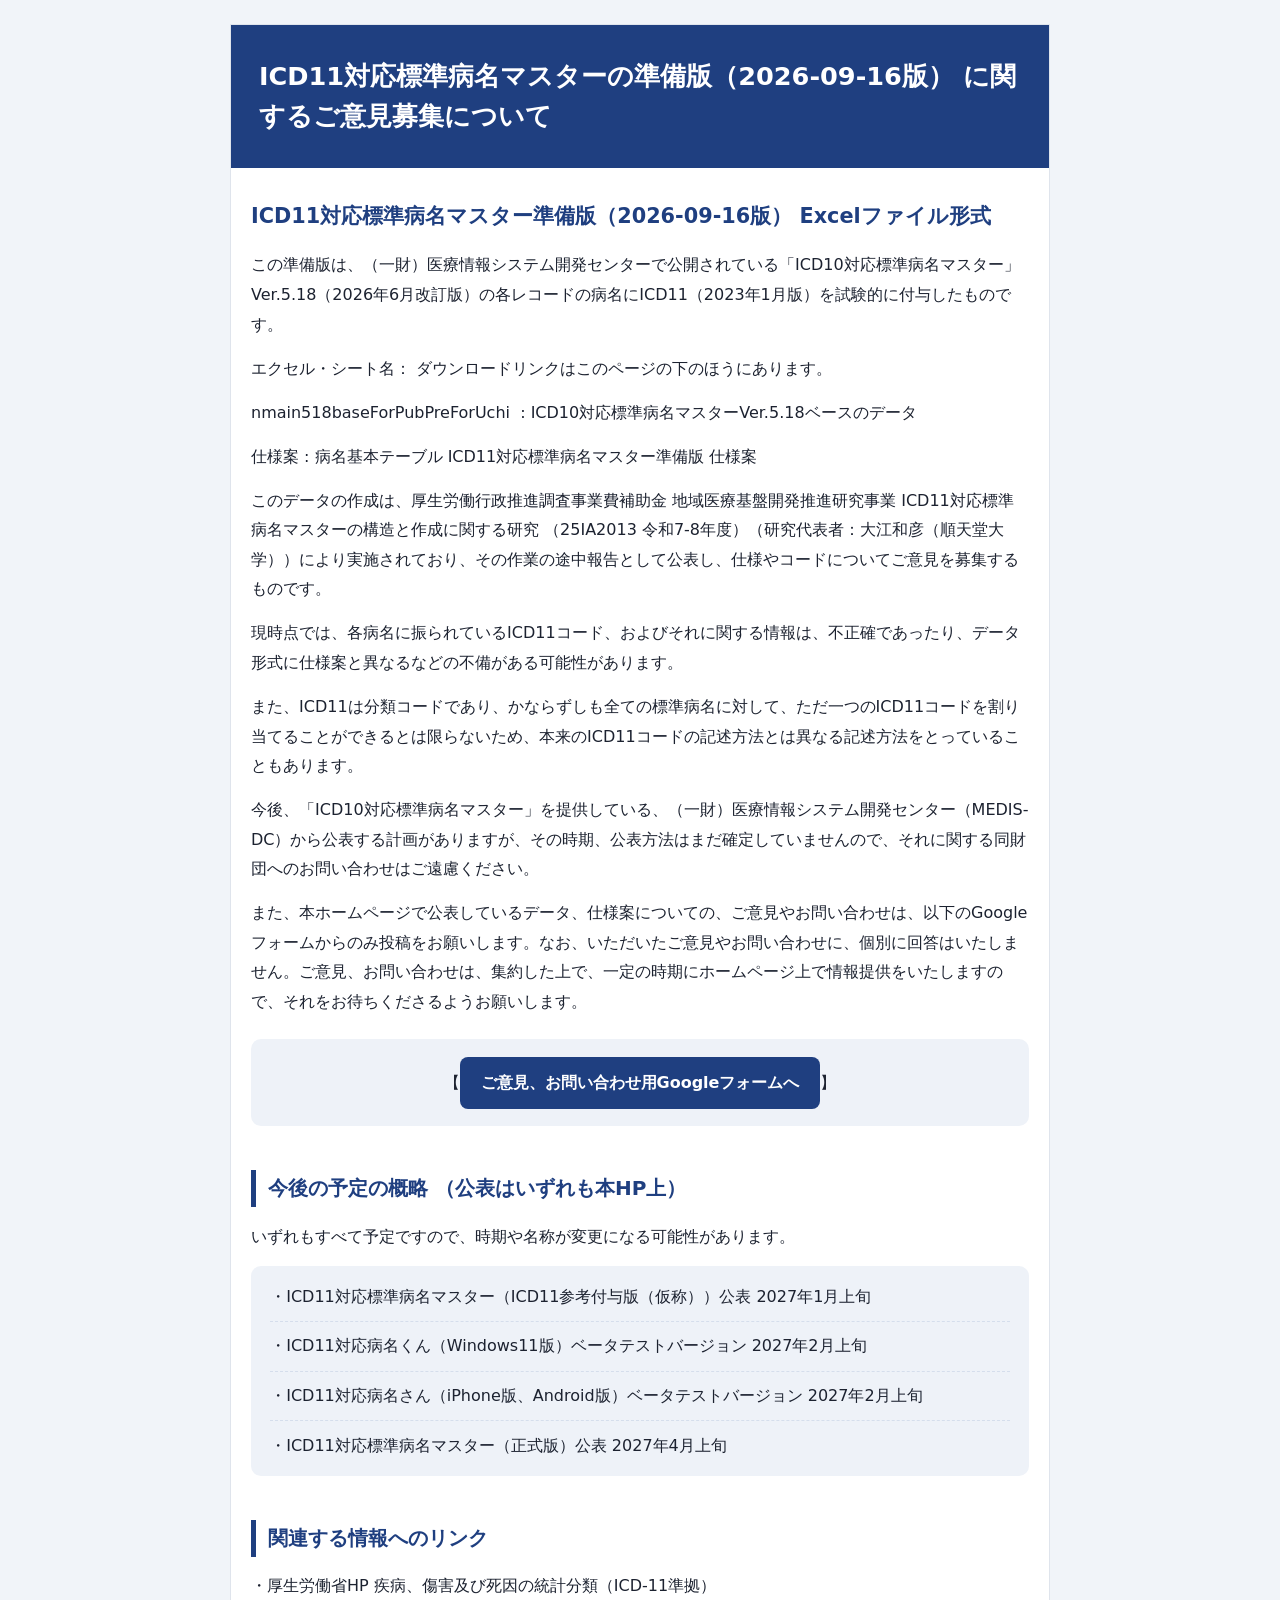
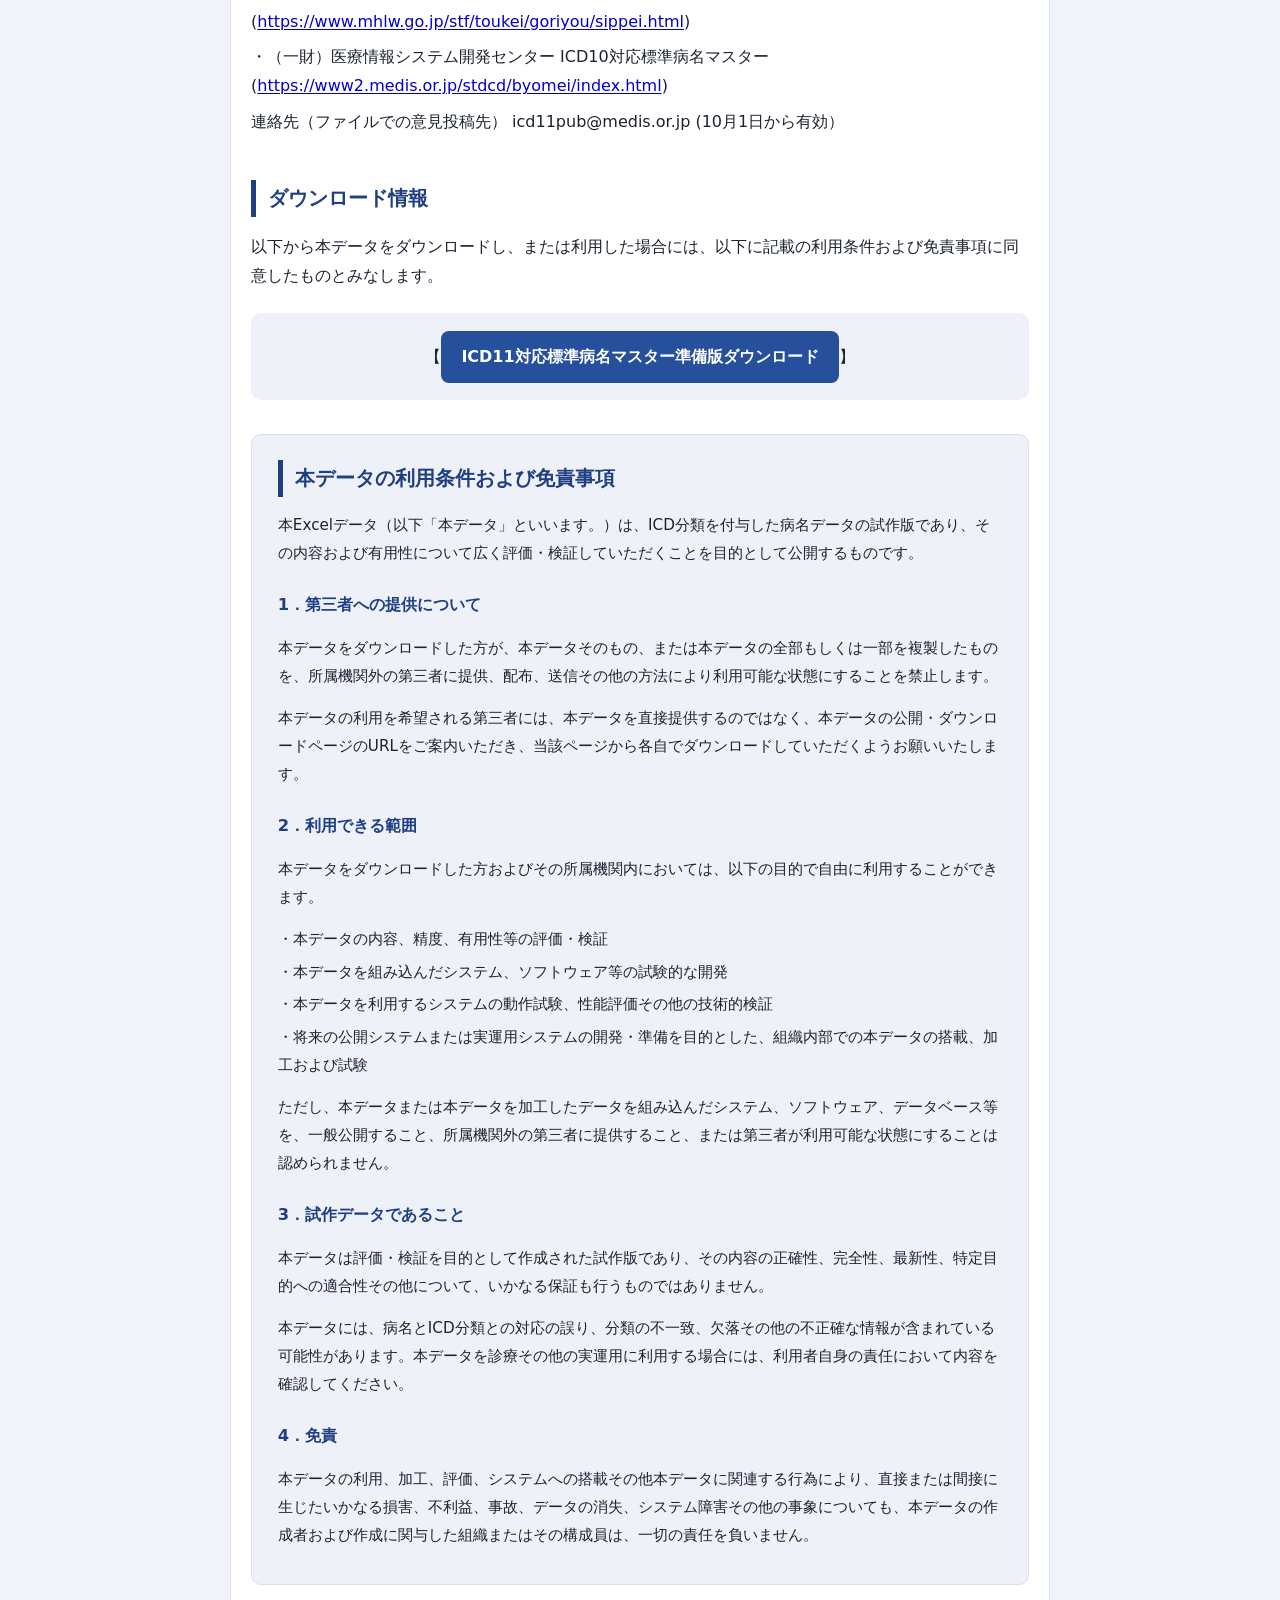
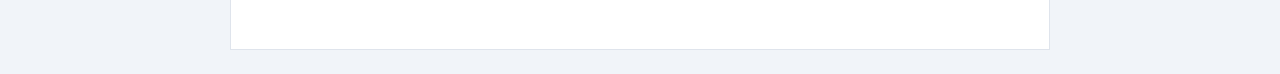
==== commit 3aeab54e: "BCSS" ====
--- a/docs/index.html
+++ b/docs/index.html
@@ -4,7 +4,7 @@
 <meta charset="utf-8">
 <meta name="viewport" content="width=device-width, initial-scale=1">
 <title>ICD11対応標準病名マスターの準備版（2026-09-16版） に関するご意見募集について</title>
-<link id="sheet" rel="stylesheet" href="style-A.css">
+<link id="sheet" rel="stylesheet" href="style-B.css">
 <script>
   // ?css=style-B.css などで配色を切り替える(ポータルからの比較用)。既定は style-A。
   var q=new URLSearchParams(location.search).get("css");
--- a/docs/style-B.css
+++ b/docs/style-B.css
@@ -0,0 +1,35 @@
+*{box-sizing:border-box}html{-webkit-text-size-adjust:100%}
+body{margin:0;line-height:1.85;font-feature-settings:"palt";font-family:system-ui,-apple-system,"Hiragino Kaku Gothic ProN","Yu Gothic",YuGothic,Meiryo,sans-serif}
+.wrap{max-width:820px;margin:0 auto;padding:0 20px 64px}
+h1{font-size:1.6rem;line-height:1.55;margin:0;font-weight:700}
+h2{font-size:1.25rem;margin:2.2em 0 .7em;font-weight:700}
+h2.subtitle{font-size:1.3rem;margin-top:1.4em}
+p{margin:.9em 0}
+main>p+p{margin-top:.7em}
+dl.sheets{margin:.7em 0;padding:.8em 1.2em;border-radius:10px}
+dl.sheets dt{font-weight:700}dl.sheets dd{margin:.15em 0 .5em 1em}
+ul.schedule{list-style:none;margin:.6em 0;padding:.4em 1.2em;border-radius:10px}
+ul.schedule li{padding:.6em 0;border-bottom:1px dashed rgba(0,0,0,.12);display:flex;gap:.6em;flex-wrap:wrap}
+ul.schedule li:last-child{border-bottom:0}
+p.ln{margin:.35em 0}
+.cta-row{margin:1.4em 0;padding:1.1em;border-radius:10px;text-align:center}
+.btn{display:inline-block;text-decoration:none;padding:.7em 1.3em;border-radius:8px;font-weight:700}
+a{text-underline-offset:2px}
+img{max-width:100%}
+.terms{margin-top:2.2em;padding:1.4em 1.7em;border-radius:10px;font-size:.95rem}
+.terms h2{margin-top:.2em}.terms h3{font-size:1.02rem;margin:1.4em 0 .4em;font-weight:700}
+ul.terms-list{list-style:none;padding-left:0;margin:.4em 0}ul.terms-list li{margin:.3em 0}
+p.dl-note{margin:.9em 0}
+@media(max-width:520px){h1{font-size:1.3rem}.wrap{padding:0 16px 48px}}
+
+body{color:#1c2230;background:#f1f4f9}
+.wrap{background:#fff;margin:24px auto;border:1px solid #dfe4ec}
+.page-head{background:#1f3f80;color:#fff;margin:0 -20px 1.2em;padding:32px 28px}
+h1{color:#fff}
+h2{color:#1f3f80;border-left:5px solid #1f3f80;padding-left:.6em}
+h2.subtitle{border-left:0;padding-left:0;color:#1f3f80}
+a{color:#0000cc}
+dl.sheets{background:#eef2f8}ul.schedule{background:#eef2f8}ul.schedule li{border-color:#d5deec}
+.cta-row{background:#eef2f8}
+.btn{background:#1f3f80;color:#fff}.btn-dl{background:#26509c}
+.terms{background:#eef2f8;border:1px solid #d8e0ec}.terms h3{color:#1f3f80}
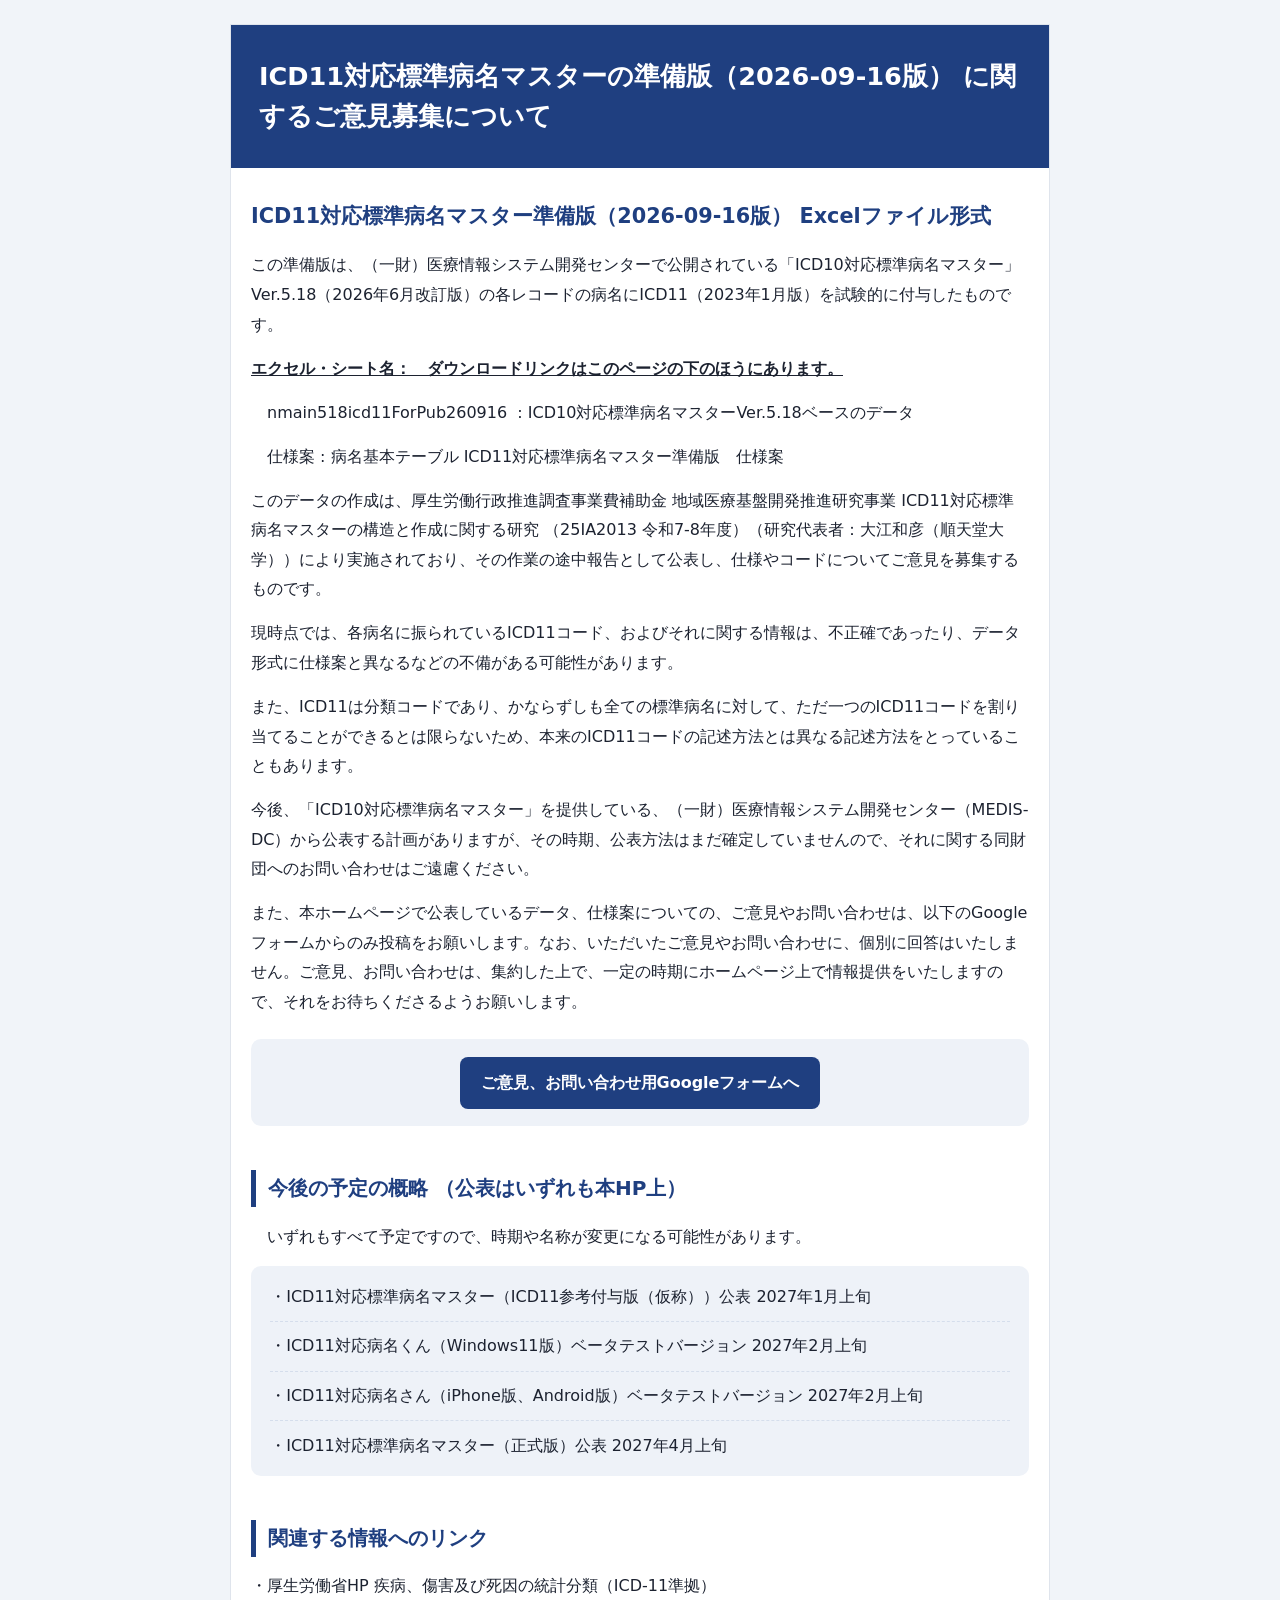
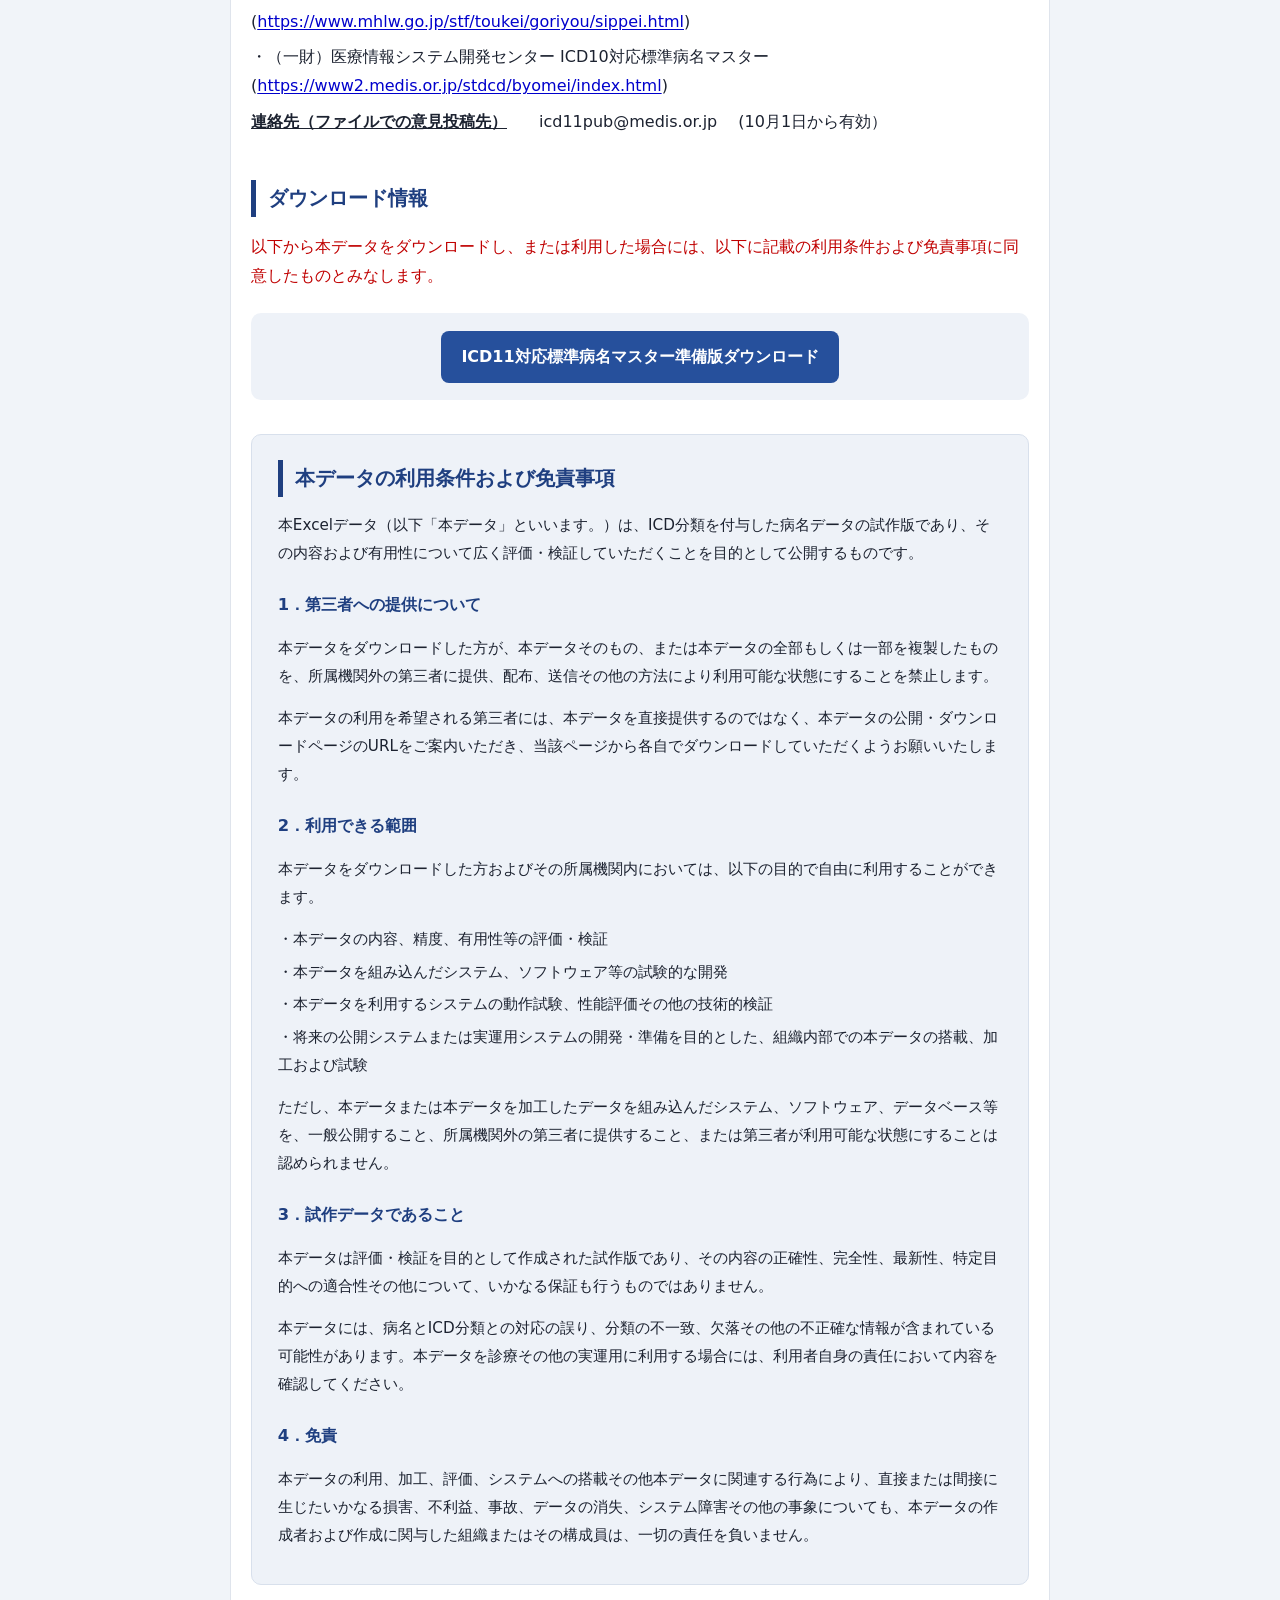
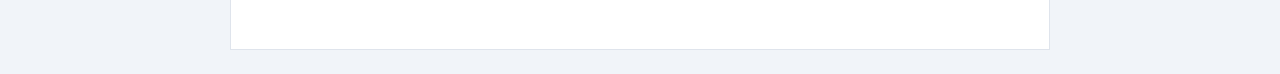
==== commit f0a86294: "rename sheet" ====
--- a/docs/index.html
+++ b/docs/index.html
@@ -17,30 +17,30 @@
 <main>
 <h2 class="subtitle">ICD11対応標準病名マスター準備版（2026-09-16版） Excelファイル形式</h2>
 <p>この準備版は、（一財）医療情報システム開発センターで公開されている「ICD10対応標準病名マスター」Ver.5.18（2026年6月改訂版）の各レコードの病名にICD11（2023年1月版）を試験的に付与したものです。</p>
-<p>エクセル・シート名： ダウンロードリンクはこのページの下のほうにあります。</p>
-<p>nmain518baseForPubPreForUchi  : ICD10対応標準病名マスターVer.5.18ベースのデータ</p>
-<p>仕様案 : 病名基本テーブル
-ICD11対応標準病名マスター準備版 仕様案</p>
+<p><strong><u>エクセル・シート名：　ダウンロードリンクはこのページの下のほうにあります。</u></strong></p>
+<p>　nmain518icd11ForPub260916  : ICD10対応標準病名マスターVer.5.18ベースのデータ</p>
+<p>　仕様案 : 病名基本テーブル
+ICD11対応標準病名マスター準備版　仕様案</p>
 <p>このデータの作成は、厚生労働行政推進調査事業費補助金 地域医療基盤開発推進研究事業 ICD11対応標準病名マスターの構造と作成に関する研究
 （25IA2013 令和7-8年度）（研究代表者：大江和彦（順天堂大学））により実施されており、その作業の途中報告として公表し、仕様やコードについてご意見を募集するものです。</p>
 <p>現時点では、各病名に振られているICD11コード、およびそれに関する情報は、不正確であったり、データ形式に仕様案と異なるなどの不備がある可能性があります。</p>
 <p>また、ICD11は分類コードであり、かならずしも全ての標準病名に対して、ただ一つのICD11コードを割り当てることができるとは限らないため、本来のICD11コードの記述方法とは異なる記述方法をとっていることもあります。</p>
 <p>今後、「ICD10対応標準病名マスター」を提供している、（一財）医療情報システム開発センター（MEDIS-DC）から公表する計画がありますが、その時期、公表方法はまだ確定していませんので、それに関する同財団へのお問い合わせはご遠慮ください。</p>
 <p>また、本ホームページで公表しているデータ、仕様案についての、ご意見やお問い合わせは、以下のGoogleフォームからのみ投稿をお願いします。なお、いただいたご意見やお問い合わせに、個別に回答はいたしません。ご意見、お問い合わせは、集約した上で、一定の時期にホームページ上で情報提供をいたしますので、それをお待ちくださるようお願いします。</p>
-<p class="cta-row">【<a class="btn" href="https://forms.gle/wGMeQ1mx9dN5toFU8" target="_blank" rel="noopener">ご意見、お問い合わせ用Googleフォームへ</a>】</p>
+<p class="cta-row"><a class="btn" href="https://forms.gle/wGMeQ1mx9dN5toFU8" target="_blank" rel="noopener">ご意見、お問い合わせ用Googleフォームへ</a></p>
 <h2>今後の予定の概略 （公表はいずれも本HP上）</h2>
-<p>いずれもすべて予定ですので、時期や名称が変更になる可能性があります。</p>
+<p>　いずれもすべて予定ですので、時期や名称が変更になる可能性があります。</p>
 <ul class="schedule"><li>・ICD11対応標準病名マスター（ICD11参考付与版（仮称））公表 2027年1月上旬</li><li>・ICD11対応病名くん（Windows11版）ベータテストバージョン 2027年2月上旬</li><li>・ICD11対応病名さん（iPhone版、Android版）ベータテストバージョン 2027年2月上旬</li><li>・ICD11対応標準病名マスター（正式版）公表 2027年4月上旬</li></ul>
 <h2>関連する情報へのリンク</h2>
 <p class="ln">・厚生労働省HP 疾病、傷害及び死因の統計分類（ICD-11準拠）</p>
 <p class="ln">(<a href="https://www.mhlw.go.jp/stf/toukei/goriyou/sippei.html" target="_blank" rel="noopener">https://www.mhlw.go.jp/stf/toukei/goriyou/sippei.html</a>)</p>
 <p class="ln">・（一財）医療情報システム開発センター ICD10対応標準病名マスター
  (<a href="https://www2.medis.or.jp/stdcd/byomei/index.html" target="_blank" rel="noopener">https://www2.medis.or.jp/stdcd/byomei/index.html</a>)</p>
-<p class="ln">連絡先（ファイルでの意見投稿先） icd11pub@medis.or.jp
- (10月1日から有効）</p>
+<p class="ln"><strong><u>連絡先（ファイルでの意見投稿先）</u></strong>　　icd11pub@medis.or.jp
+　(10月1日から有効）</p>
 <h2>ダウンロード情報</h2>
 <p class="dl-note">以下から本データをダウンロードし、または利用した場合には、以下に記載の利用条件および免責事項に同意したものとみなします。</p>
-<p class="cta-row">【<a class="btn btn-dl" href="https://icd11pub.byomei.org/download/icd11StdByomeiMaster-PubCom20260916R1.xlsx" target="_blank" rel="noopener">ICD11対応標準病名マスター準備版ダウンロード</a>】</p>
+<p class="cta-row"><a class="btn btn-dl" href="https://icd11pub.byomei.org/download/icd11StdByomeiMaster-PubCom20260916R1.xlsx" target="_blank" rel="noopener">ICD11対応標準病名マスター準備版ダウンロード</a></p>
 <section class="terms">
 <h2>本データの利用条件および免責事項</h2>
 <p>本Excelデータ（以下「本データ」といいます。）は、ICD分類を付与した病名データの試作版であり、その内容および有用性について広く評価・検証していただくことを目的として公開するものです。</p>
--- a/docs/style-B.css
+++ b/docs/style-B.css
@@ -19,7 +19,7 @@
 .terms{margin-top:2.2em;padding:1.4em 1.7em;border-radius:10px;font-size:.95rem}
 .terms h2{margin-top:.2em}.terms h3{font-size:1.02rem;margin:1.4em 0 .4em;font-weight:700}
 ul.terms-list{list-style:none;padding-left:0;margin:.4em 0}ul.terms-list li{margin:.3em 0}
-p.dl-note{margin:.9em 0}
+p.dl-note{margin:.9em 0;color:#c00000}
 @media(max-width:520px){h1{font-size:1.3rem}.wrap{padding:0 16px 48px}}
 
 body{color:#1c2230;background:#f1f4f9}
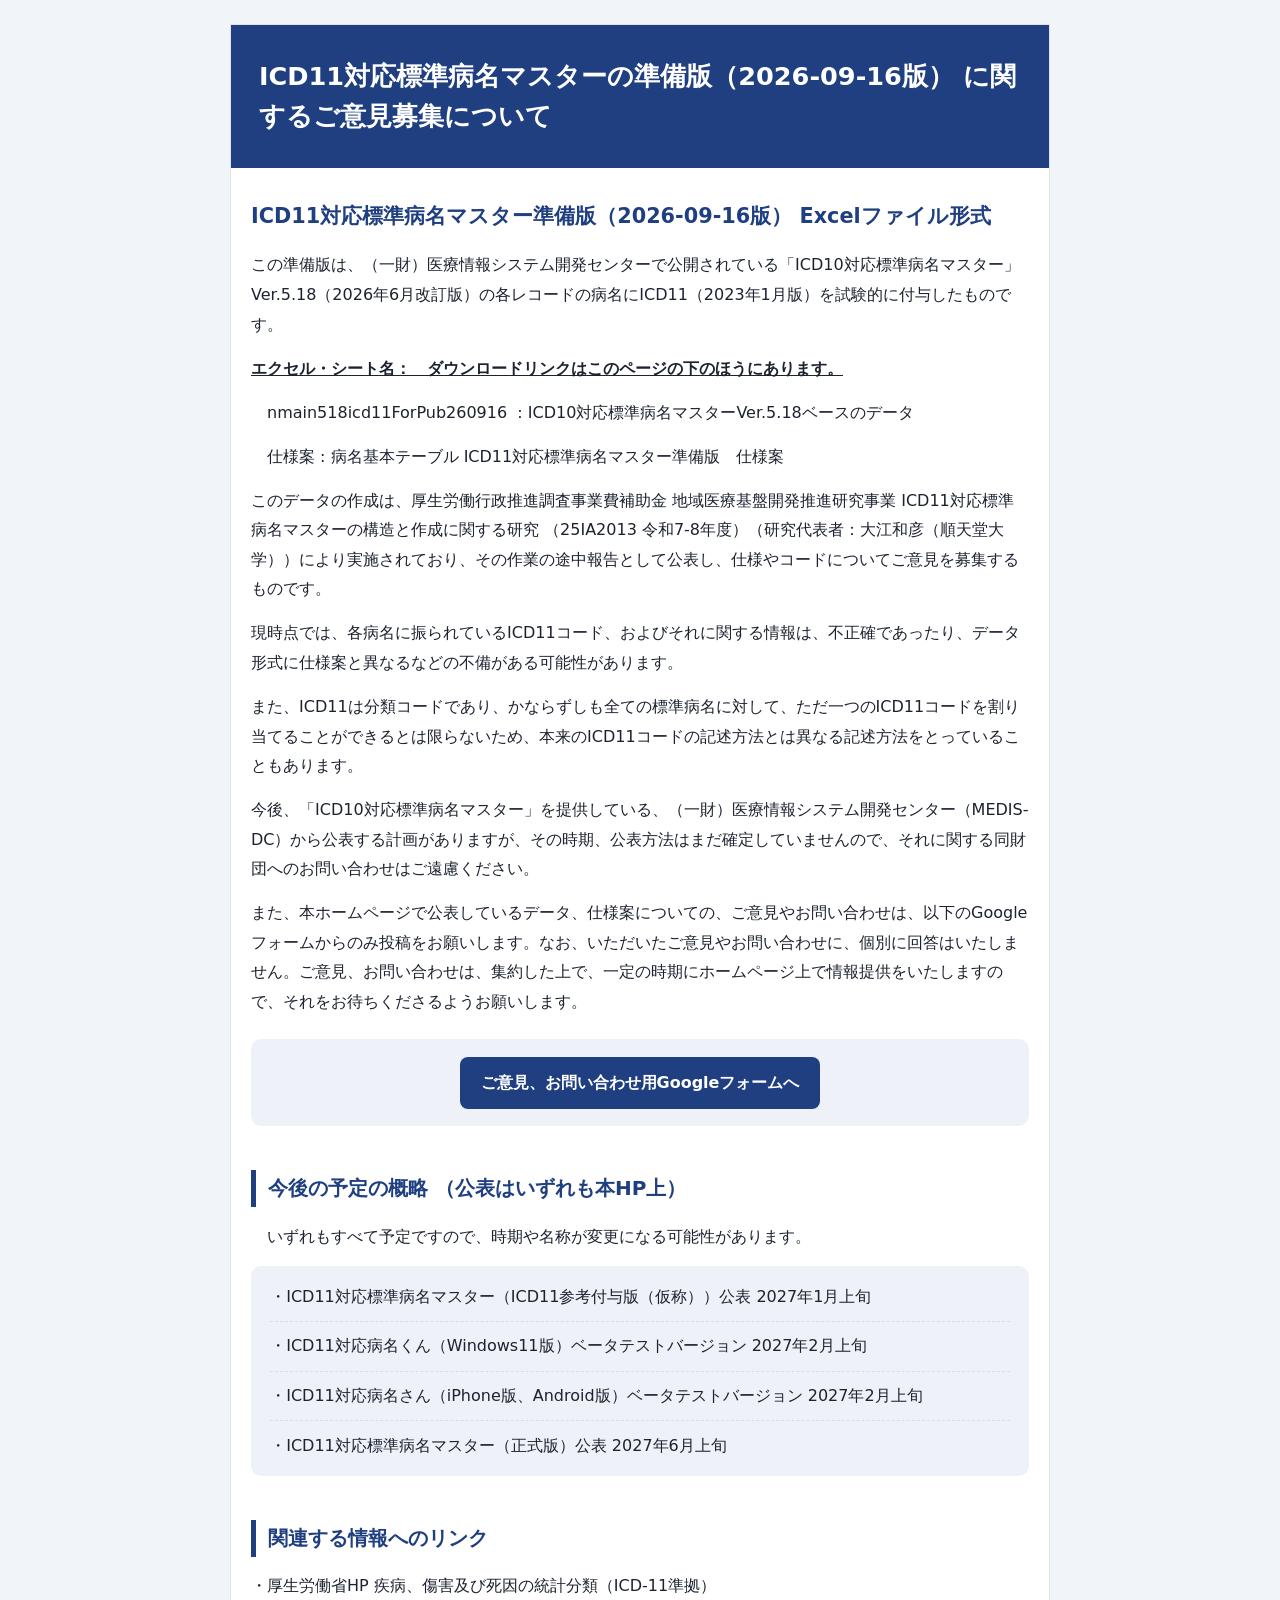
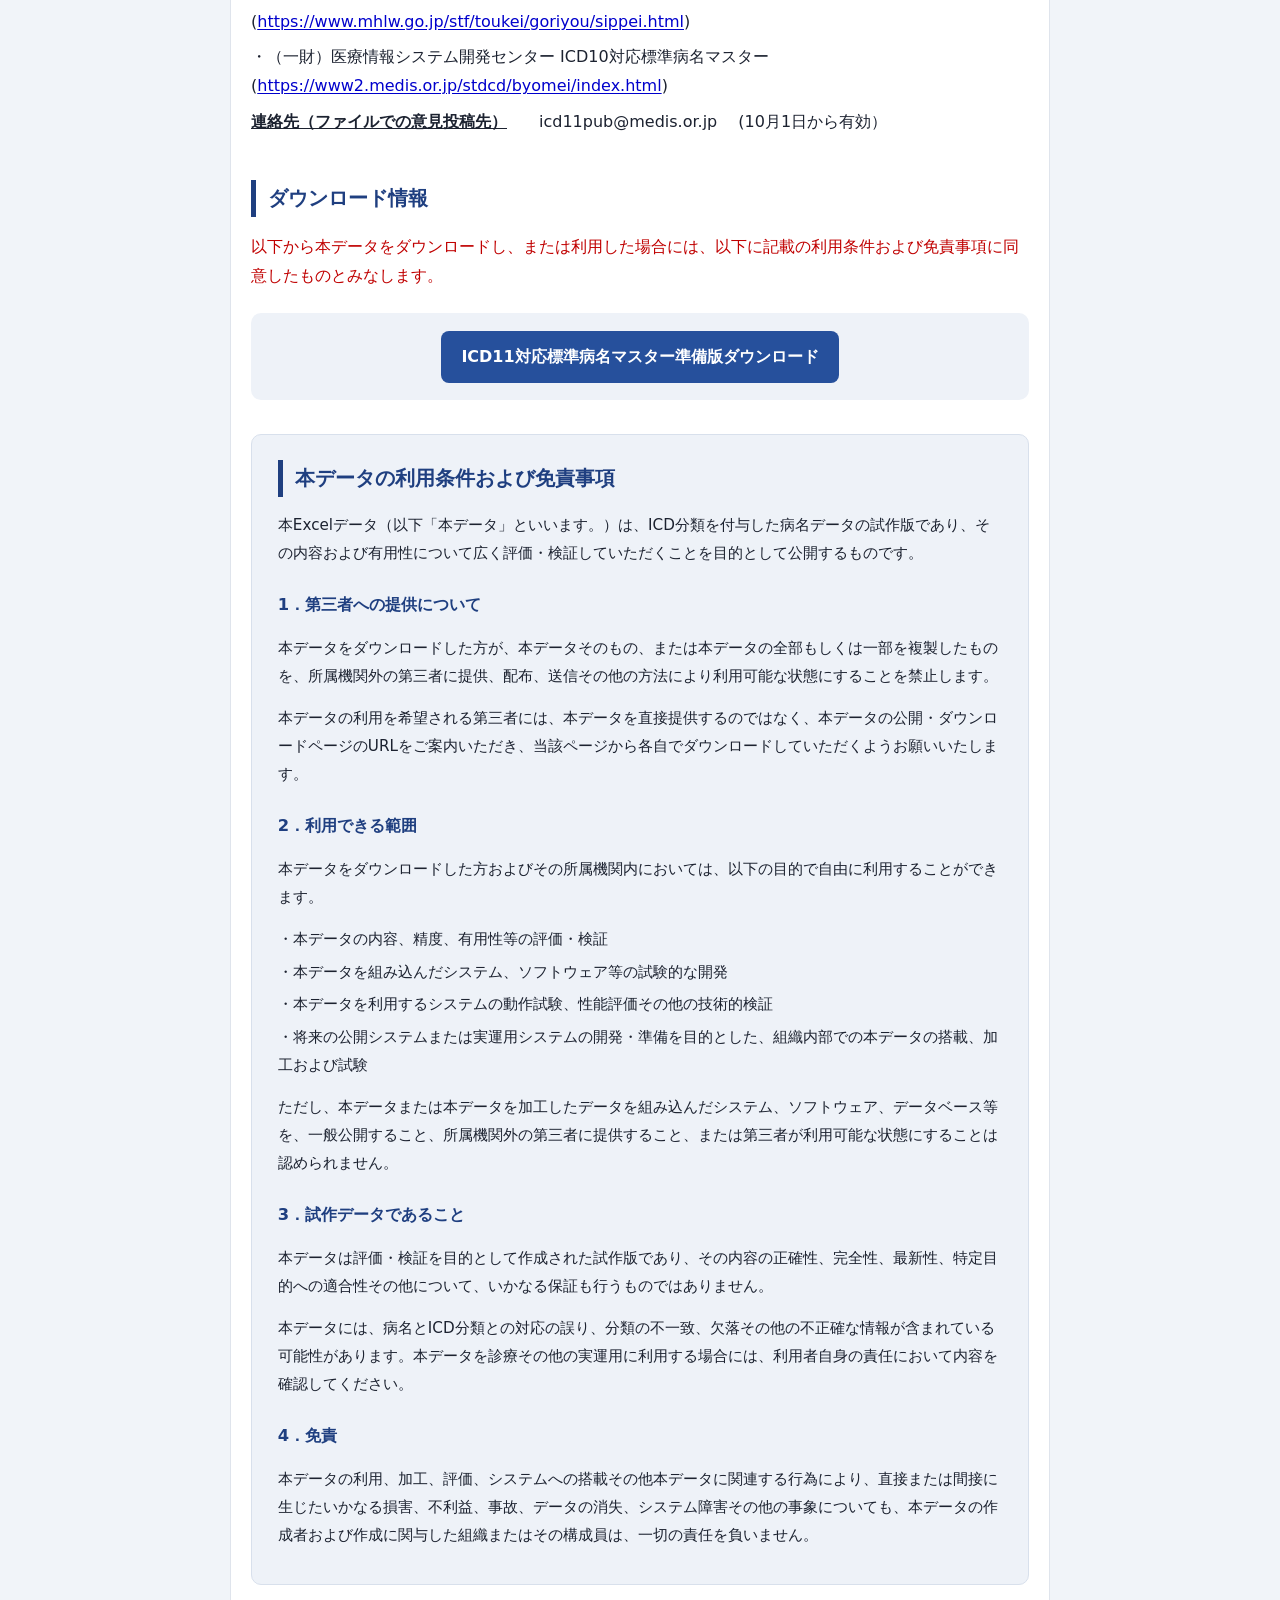
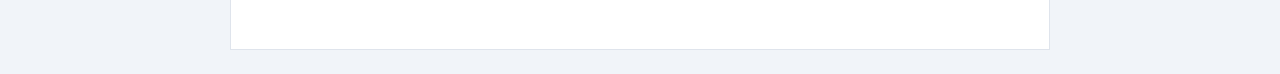
==== commit 89cc8460: "正式版6月に変更" ====
--- a/docs/index.html
+++ b/docs/index.html
@@ -30,7 +30,7 @@
 <p class="cta-row"><a class="btn" href="https://forms.gle/wGMeQ1mx9dN5toFU8" target="_blank" rel="noopener">ご意見、お問い合わせ用Googleフォームへ</a></p>
 <h2>今後の予定の概略 （公表はいずれも本HP上）</h2>
 <p>　いずれもすべて予定ですので、時期や名称が変更になる可能性があります。</p>
-<ul class="schedule"><li>・ICD11対応標準病名マスター（ICD11参考付与版（仮称））公表 2027年1月上旬</li><li>・ICD11対応病名くん（Windows11版）ベータテストバージョン 2027年2月上旬</li><li>・ICD11対応病名さん（iPhone版、Android版）ベータテストバージョン 2027年2月上旬</li><li>・ICD11対応標準病名マスター（正式版）公表 2027年4月上旬</li></ul>
+<ul class="schedule"><li>・ICD11対応標準病名マスター（ICD11参考付与版（仮称））公表 2027年1月上旬</li><li>・ICD11対応病名くん（Windows11版）ベータテストバージョン 2027年2月上旬</li><li>・ICD11対応病名さん（iPhone版、Android版）ベータテストバージョン 2027年2月上旬</li><li>・ICD11対応標準病名マスター（正式版）公表 2027年6月上旬</li></ul>
 <h2>関連する情報へのリンク</h2>
 <p class="ln">・厚生労働省HP 疾病、傷害及び死因の統計分類（ICD-11準拠）</p>
 <p class="ln">(<a href="https://www.mhlw.go.jp/stf/toukei/goriyou/sippei.html" target="_blank" rel="noopener">https://www.mhlw.go.jp/stf/toukei/goriyou/sippei.html</a>)</p>
@@ -40,7 +40,7 @@
 　(10月1日から有効）</p>
 <h2>ダウンロード情報</h2>
 <p class="dl-note">以下から本データをダウンロードし、または利用した場合には、以下に記載の利用条件および免責事項に同意したものとみなします。</p>
-<p class="cta-row"><a class="btn btn-dl" href="https://icd11pub.byomei.org/download/icd11StdByomeiMaster-PubCom20260916R1.xlsx" target="_blank" rel="noopener">ICD11対応標準病名マスター準備版ダウンロード</a></p>
+<p class="cta-row"><a class="btn btn-dl" href="https://icd11pub.byomei.org/download/icd11StdByomeiMaster-PubCom20260916R2.xlsx" target="_blank" rel="noopener">ICD11対応標準病名マスター準備版ダウンロード</a></p>
 <section class="terms">
 <h2>本データの利用条件および免責事項</h2>
 <p>本Excelデータ（以下「本データ」といいます。）は、ICD分類を付与した病名データの試作版であり、その内容および有用性について広く評価・検証していただくことを目的として公開するものです。</p>
